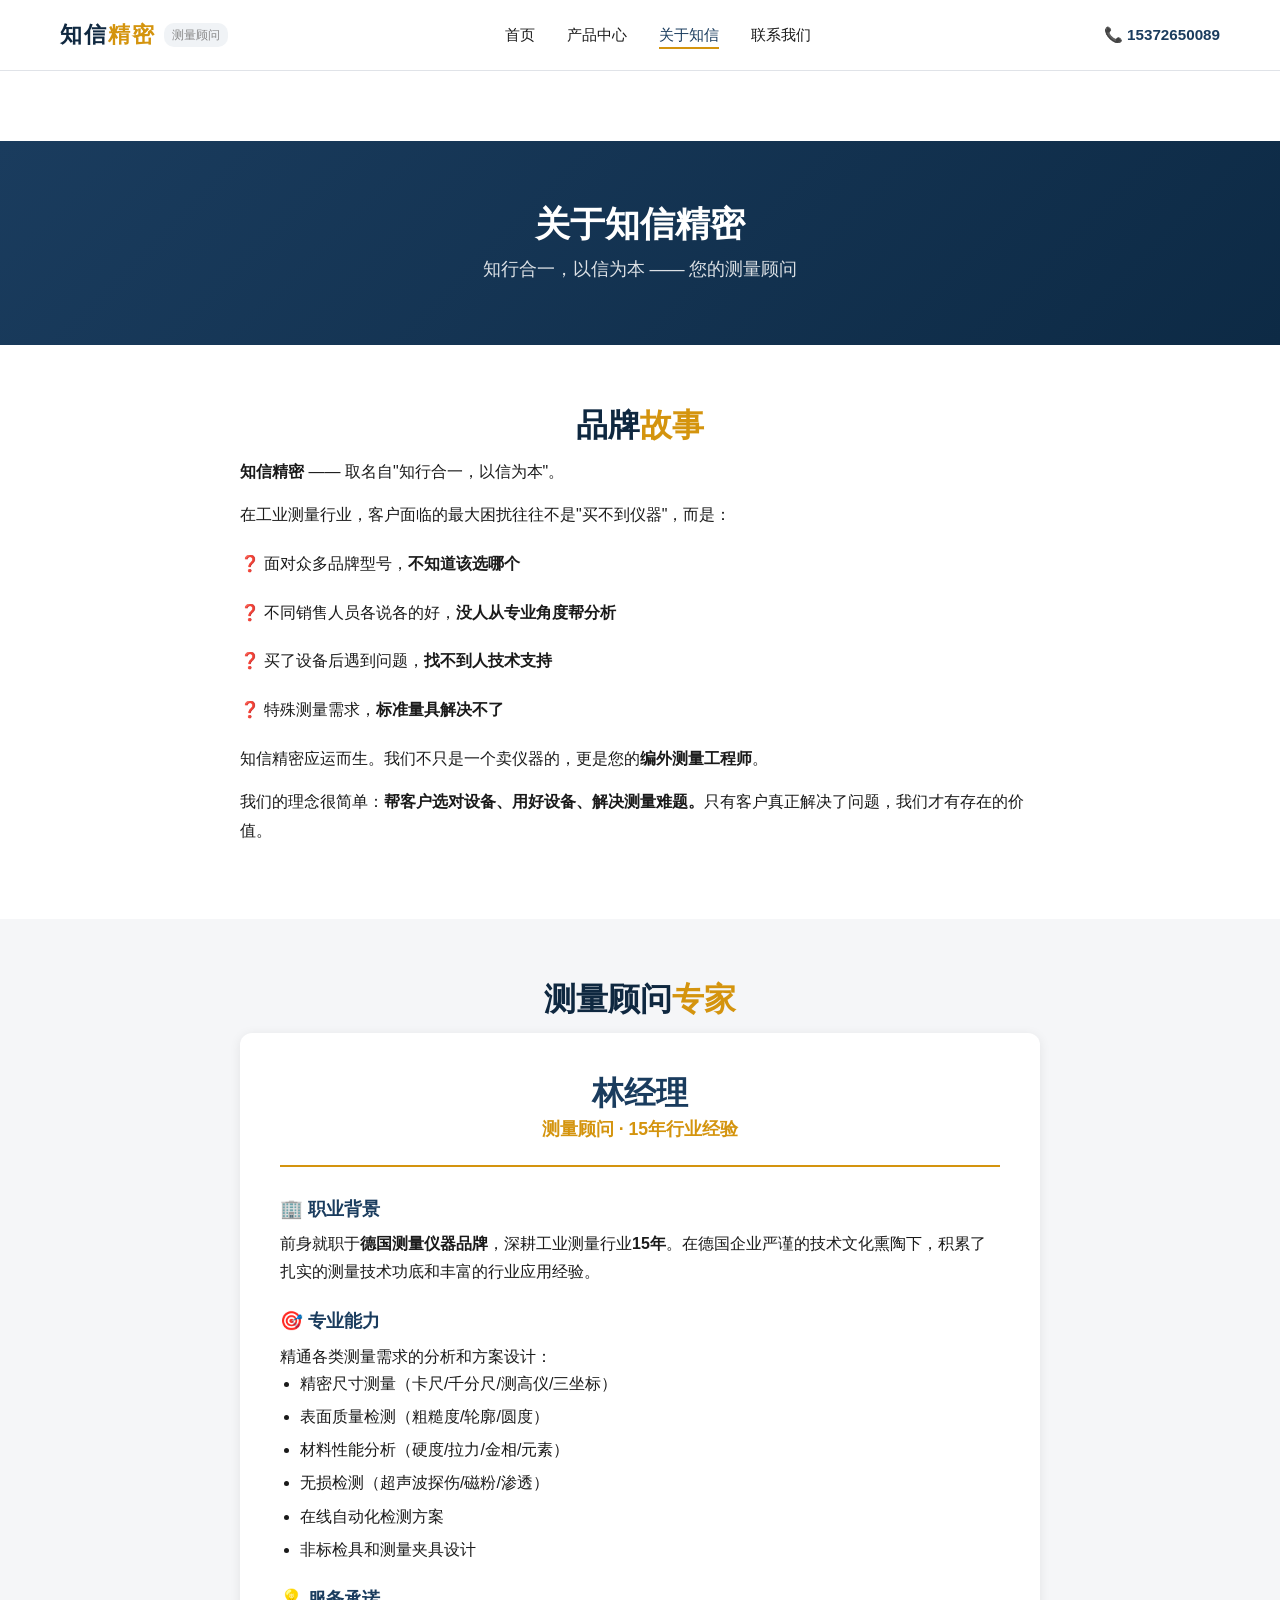
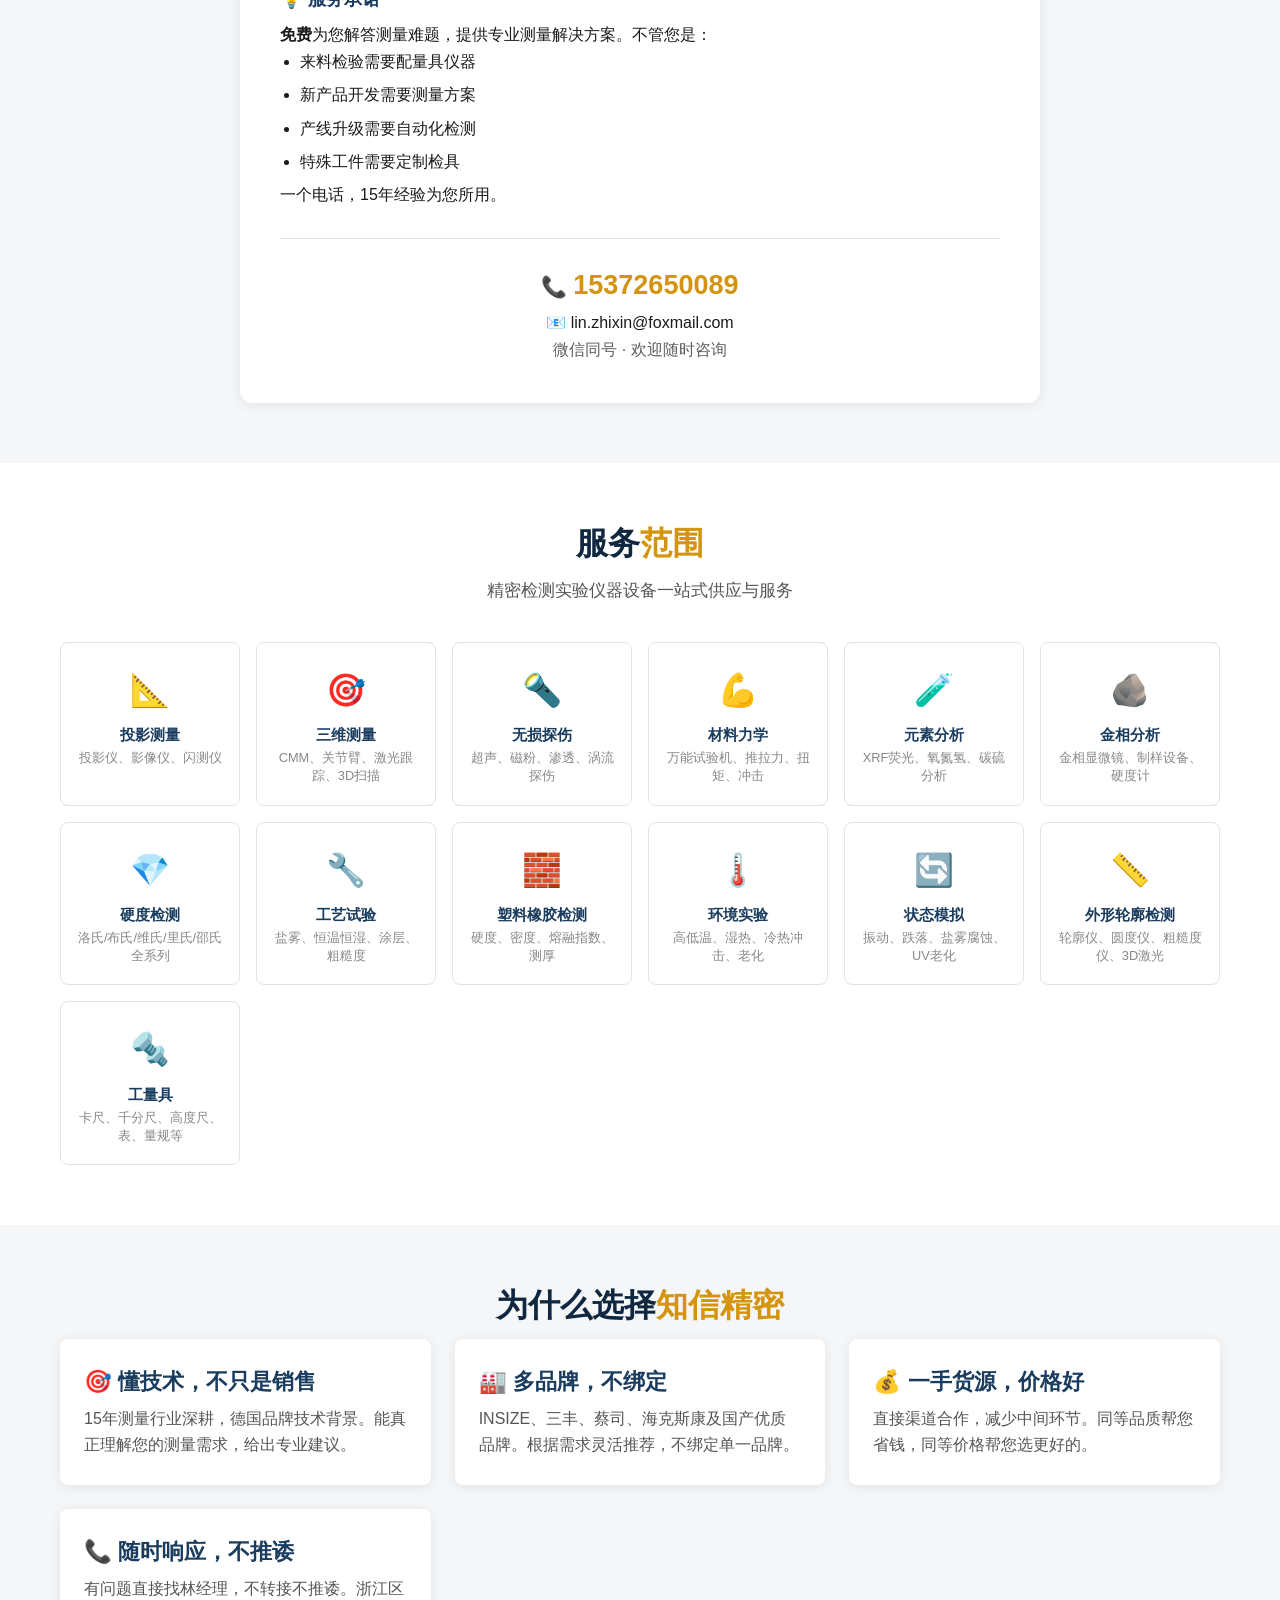
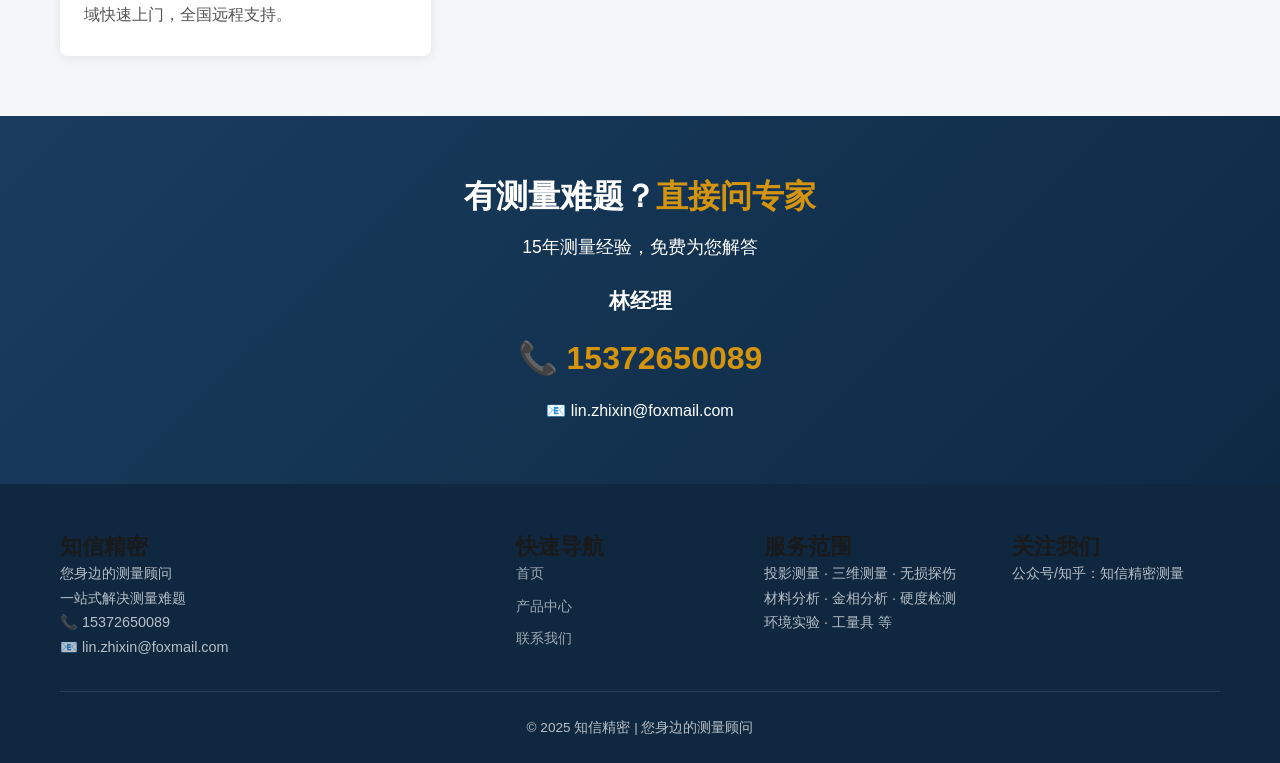
==== about.html @ 0d262fc3 "知信精密测量网站 - 初始版本" ====
<!DOCTYPE html>
<html lang="zh-CN">
<head>
    <meta charset="UTF-8">
    <meta name="viewport" content="width=device-width, initial-scale=1.0">
    <meta http-equiv="X-UA-Compatible" content="IE=edge">

    <!-- SEO Meta -->
    <title>关于知信 | 知信精密 —— 15年测量专家·您身边的测量顾问</title>
    <meta name="description" content="知信精密——您身边的测量顾问。林经理，前德国INSIZE测量品牌15年经验技术专家。精通量具、三坐标、粗糙度仪、硬度计、影像仪等测量仪器的选型与应用。免费提供测量方案咨询和非标测量方案设计。电话：15372650089">
    <meta name="keywords" content="知信精密,测量顾问,林经理,15年测量经验,德国品牌测量专家,测量方案咨询,非标测量方案,测量仪器选型,INSIZE,英示,测量技术支持,浙江测量专家,免费测量咨询,工业测量">

    <!-- Canonical -->
    <link rel="canonical" href="https://www.zhixin-precision.com/about.html">

    <!-- Open Graph -->
    <meta property="og:locale" content="zh_CN">
    <meta property="og:site_name" content="知信精密测量">
    <meta property="og:title" content="关于知信 | 15年测量专家·您身边的测量顾问">
    <meta property="og:description" content="前德国INSIZE测量品牌15年经验技术专家。精通各类测量仪器选型应用，免费提供测量方案咨询。">
    <meta property="og:type" content="website">
    <meta property="og:url" content="https://www.zhixin-precision.com/about.html">
    <meta property="og:image" content="https://www.zhixin-precision.com/images/og-about.jpg">

    <!-- Twitter Card -->
    <meta name="twitter:card" content="summary_large_image">
    <meta name="twitter:title" content="关于知信精密 —— 15年测量专家">
    <meta name="twitter:description" content="前德国INSIZE测量品牌专家，免费提供测量方案咨询。">
    <meta name="twitter:image" content="https://www.zhixin-precision.com/images/og-about.jpg">

    <!-- Baidu -->
    <meta name="baidu-site-verification" content="code-待申请">
    <meta name="applicable-device" content="pc,mobile">
    <meta name="renderer" content="webkit">

    <!-- Schema.org -->
    <script type="application/ld+json">
    {
      "@context": "https://schema.org",
      "@type": "AboutPage",
      "@id": "https://www.zhixin-precision.com/about.html#page",
      "name": "关于知信精密",
      "description": "了解知信精密——您身边的测量顾问",
      "url": "https://www.zhixin-precision.com/about.html",
      "about": {
        "@type": "Organization",
        "name": "知信精密测量",
        "description": "工业测量仪器销售与服务，测量解决方案咨询",
        "employee": {
          "@type": "Person",
          "jobTitle": "测量顾问/技术专家",
          "description": "前德国品牌15年测量经验"
        }
      },
      "isPartOf": {
        "@type": "WebSite",
        "@id": "https://www.zhixin-precision.com/#website"
      }
    }
    </script>

    <!-- Resource Hints -->
    <link rel="preconnect" href="https://www.zhixin-precision.com">

    <link rel="stylesheet" href="css/style.css">
</head>
<body>

<header class="site-header">
  <div class="container header-inner">
    <a href="/" class="logo">
      <span class="logo-text">知信<span class="logo-accent">精密</span></span>
      <span class="logo-tagline">测量顾问</span>
    </a>
    <nav class="navbar" id="navbar">
      <ul>
        <li><a href="/">首页</a></li>
        <li><a href="products.html">产品中心</a></li>
        <li><a href="about.html" class="active">关于知信</a></li>
        <li><a href="contact.html">联系我们</a></li>
      </ul>
    </nav>
    <div class="header-contact">
      <span class="header-phone">📞 15372650089</span>
    </div>
    <button class="menu-toggle" id="menuToggle" aria-label="菜单">☰</button>
  </div>
</header>

<!-- ============ PAGE HERO ============ -->
<section class="page-hero">
  <div class="container">
    <h1>关于知信精密</h1>
    <p>知行合一，以信为本 —— 您的测量顾问</p>
  </div>
</section>

<!-- ============ BRAND STORY ============ -->
<section class="section">
  <div class="container">
    <div class="about-story">
      <h2 class="section-title">品牌<span class="text-accent">故事</span></h2>
      <div class="story-content">
        <p><strong>知信精密</strong> —— 取名自"知行合一，以信为本"。</p>
        <p>在工业测量行业，客户面临的最大困扰往往不是"买不到仪器"，而是：</p>
        <ul class="about-list">
          <li>❓ 面对众多品牌型号，<strong>不知道该选哪个</strong></li>
          <li>❓ 不同销售人员各说各的好，<strong>没人从专业角度帮分析</strong></li>
          <li>❓ 买了设备后遇到问题，<strong>找不到人技术支持</strong></li>
          <li>❓ 特殊测量需求，<strong>标准量具解决不了</strong></li>
        </ul>
        <p>知信精密应运而生。我们不只是一个卖仪器的，更是您的<strong>编外测量工程师</strong>。</p>
        <p>我们的理念很简单：<strong>帮客户选对设备、用好设备、解决测量难题。</strong>只有客户真正解决了问题，我们才有存在的价值。</p>
      </div>
    </div>
  </div>
</section>

<!-- ============ EXPERT PROFILE ============ -->
<section class="section section-light">
  <div class="container">
    <h2 class="section-title">测量顾问<span class="text-accent">专家</span></h2>
    <div class="expert-profile-full">
      <div class="expert-card">
        <div class="expert-header">
          <h3>林经理</h3>
          <span class="expert-title">测量顾问 · 15年行业经验</span>
        </div>
        <div class="expert-body">
          <div class="expert-section">
            <h4>🏢 职业背景</h4>
            <p>前身就职于<strong>德国测量仪器品牌</strong>，深耕工业测量行业<strong>15年</strong>。在德国企业严谨的技术文化熏陶下，积累了扎实的测量技术功底和丰富的行业应用经验。</p>
          </div>
          <div class="expert-section">
            <h4>🎯 专业能力</h4>
            <p>精通各类测量需求的分析和方案设计：</p>
            <ul>
              <li>精密尺寸测量（卡尺/千分尺/测高仪/三坐标）</li>
              <li>表面质量检测（粗糙度/轮廓/圆度）</li>
              <li>材料性能分析（硬度/拉力/金相/元素）</li>
              <li>无损检测（超声波探伤/磁粉/渗透）</li>
              <li>在线自动化检测方案</li>
              <li>非标检具和测量夹具设计</li>
            </ul>
          </div>
          <div class="expert-section">
            <h4>💡 服务承诺</h4>
            <p><strong>免费</strong>为您解答测量难题，提供专业测量解决方案。不管您是：</p>
            <ul>
              <li>来料检验需要配量具仪器</li>
              <li>新产品开发需要测量方案</li>
              <li>产线升级需要自动化检测</li>
              <li>特殊工件需要定制检具</li>
            </ul>
            <p>一个电话，15年经验为您所用。</p>
          </div>
        </div>
        <div class="expert-cta">
          <p style="font-size:1.3em;font-weight:700;">📞 <a href="tel:15372650089" style="color:var(--accent);">15372650089</a></p>
          <p>📧 lin.zhixin@foxmail.com</p>
          <p style="opacity:0.7;">微信同号 · 欢迎随时咨询</p>
        </div>
      </div>
    </div>
  </div>
</section>

<!-- ============ SERVICE SCOPE ============ -->
<section class="section">
  <div class="container">
    <h2 class="section-title">服务<span class="text-accent">范围</span></h2>
    <p class="section-desc">精密检测实验仪器设备一站式供应与服务</p>
    <div class="service-scope-grid">
      <div class="scope-item"><div class="scope-icon">📐</div><h4>投影测量</h4><p>投影仪、影像仪、闪测仪</p></div>
      <div class="scope-item"><div class="scope-icon">🎯</div><h4>三维测量</h4><p>CMM、关节臂、激光跟踪、3D扫描</p></div>
      <div class="scope-item"><div class="scope-icon">🔦</div><h4>无损探伤</h4><p>超声、磁粉、渗透、涡流探伤</p></div>
      <div class="scope-item"><div class="scope-icon">💪</div><h4>材料力学</h4><p>万能试验机、推拉力、扭矩、冲击</p></div>
      <div class="scope-item"><div class="scope-icon">🧪</div><h4>元素分析</h4><p>XRF荧光、氧氮氢、碳硫分析</p></div>
      <div class="scope-item"><div class="scope-icon">🪨</div><h4>金相分析</h4><p>金相显微镜、制样设备、硬度计</p></div>
      <div class="scope-item"><div class="scope-icon">💎</div><h4>硬度检测</h4><p>洛氏/布氏/维氏/里氏/邵氏全系列</p></div>
      <div class="scope-item"><div class="scope-icon">🔧</div><h4>工艺试验</h4><p>盐雾、恒温恒湿、涂层、粗糙度</p></div>
      <div class="scope-item"><div class="scope-icon">🧱</div><h4>塑料橡胶检测</h4><p>硬度、密度、熔融指数、测厚</p></div>
      <div class="scope-item"><div class="scope-icon">🌡️</div><h4>环境实验</h4><p>高低温、湿热、冷热冲击、老化</p></div>
      <div class="scope-item"><div class="scope-icon">🔄</div><h4>状态模拟</h4><p>振动、跌落、盐雾腐蚀、UV老化</p></div>
      <div class="scope-item"><div class="scope-icon">📏</div><h4>外形轮廓检测</h4><p>轮廓仪、圆度仪、粗糙度仪、3D激光</p></div>
      <div class="scope-item"><div class="scope-icon">🔩</div><h4>工量具</h4><p>卡尺、千分尺、高度尺、表、量规等</p></div>
    </div>
  </div>
</section>

<!-- ============ WHY ZHIXIN ============ -->
<section class="section section-light">
  <div class="container">
    <h2 class="section-title">为什么选择<span class="text-accent">知信精密</span></h2>
    <div class="feature-grid">
      <div class="feature-item">
        <h3>🎯 懂技术，不只是销售</h3>
        <p>15年测量行业深耕，德国品牌技术背景。能真正理解您的测量需求，给出专业建议。</p>
      </div>
      <div class="feature-item">
        <h3>🏭 多品牌，不绑定</h3>
        <p>INSIZE、三丰、蔡司、海克斯康及国产优质品牌。根据需求灵活推荐，不绑定单一品牌。</p>
      </div>
      <div class="feature-item">
        <h3>💰 一手货源，价格好</h3>
        <p>直接渠道合作，减少中间环节。同等品质帮您省钱，同等价格帮您选更好的。</p>
      </div>
      <div class="feature-item">
        <h3>📞 随时响应，不推诿</h3>
        <p>有问题直接找林经理，不转接不推诿。浙江区域快速上门，全国远程支持。</p>
      </div>
    </div>
  </div>
</section>

<!-- ============ CTA ============ -->
<section class="section cta-section">
  <div class="container text-center">
    <h2>有测量难题？<span class="text-accent">直接问专家</span></h2>
    <p style="font-size:1.1em;margin:16px 0;">15年测量经验，免费为您解答</p>
    <div class="cta-contact-info">
      <div style="font-size:1.3em;font-weight:700;">林经理</div>
      <div style="font-size:2em;font-weight:700;margin:12px 0;">📞 <a href="tel:15372650089" style="color:var(--accent);">15372650089</a></div>
      <div>📧 lin.zhixin@foxmail.com</div>
    </div>
  </div>
</section>

<!-- ============ FOOTER ============ -->
<footer class="site-footer">
  <div class="container">
    <div class="footer-grid">
      <div class="footer-col">
        <h3>知信精密</h3>
        <p>您身边的测量顾问<br>一站式解决测量难题</p>
        <p class="footer-contact">📞 15372650089<br>📧 lin.zhixin@foxmail.com</p>
      </div>
      <div class="footer-col">
        <h3>快速导航</h3>
        <ul>
          <li><a href="/">首页</a></li>
          <li><a href="products.html">产品中心</a></li>
          <li><a href="contact.html">联系我们</a></li>
        </ul>
      </div>
      <div class="footer-col">
        <h3>服务范围</h3>
        <p>投影测量 · 三维测量 · 无损探伤</p>
        <p>材料分析 · 金相分析 · 硬度检测</p>
        <p>环境实验 · 工量具 等</p>
      </div>
      <div class="footer-col">
        <h3>关注我们</h3>
        <p>公众号/知乎：知信精密测量</p>
      </div>
    </div>
    <div class="footer-bottom">
      <p>© 2025 知信精密 | 您身边的测量顾问</p>
    </div>
  </div>
</footer>

<div class="floating-cta">
  <a href="tel:15372650089" class="float-phone" title="拨打电话">📞</a>
  <a href="contact.html" class="float-wechat" title="联系我们">💬</a>
</div>

<script src="js/main.js"></script>
<script src="js/baidu-push.js"></script>
</body>
</html>
---- css/style.css ----
/* ============================================
   苏州英氏测量 · 浙江测量解决方案
   个人专业品牌网站
   Author: Yuri
   Description: 工业测量量具仪器专业网站
   ============================================ */

/* === CSS Variables === */
:root {
  --primary: #1a3c5e;        /* 深蓝 - 专业、精密 */
  --primary-dark: #0f2840;
  --primary-light: #2d5a85;
  --accent: #d4940e;         /* 金橙 - 品质、信任 */
  --accent-light: #f0b830;
  --bg-light: #f5f6f8;
  --bg-white: #ffffff;
  --text-dark: #1a1a1a;
  --text-gray: #555555;
  --text-light: #888888;
  --border: #e0e3e8;
  --success: #2e7d32;
  --shadow: 0 2px 12px rgba(0,0,0,0.08);
  --shadow-lg: 0 8px 40px rgba(0,0,0,0.12);
  --radius: 8px;
  --radius-lg: 12px;
  --max-width: 1200px;
  --font-cn: "PingFang SC", "Hiragino Sans GB", "Microsoft YaHei", "Noto Sans SC", sans-serif;
  --font-en: "Inter", "Segoe UI", system-ui, sans-serif;
}

/* === Reset & Base === */
*, *::before, *::after { box-sizing: border-box; margin: 0; padding: 0; }

html {
  scroll-behavior: smooth;
  font-size: 16px;
}

body {
  font-family: var(--font-cn);
  color: var(--text-dark);
  line-height: 1.7;
  background: var(--bg-white);
  -webkit-font-smoothing: antialiased;
}

a {
  color: var(--primary);
  text-decoration: none;
  transition: color 0.2s;
}
a:hover { color: var(--accent); }

img { max-width: 100%; height: auto; display: block; }

ul { list-style: none; }

.container {
  max-width: var(--max-width);
  margin: 0 auto;
  padding: 0 20px;
}

/* === Typography === */
h1, h2, h3, h4 { font-weight: 700; line-height: 1.3; color: var(--text-dark); }
h1 { font-size: 2.5rem; }
h2 { font-size: 2rem; }
h3 { font-size: 1.4rem; }
h4 { font-size: 1.1rem; }

.section-title {
  text-align: center;
  margin-bottom: 12px;
  color: var(--primary-dark);
}
.section-subtitle {
  text-align: center;
  color: var(--text-gray);
  max-width: 600px;
  margin: 0 auto 48px;
  font-size: 1.05rem;
}

/* === Buttons === */
.btn {
  display: inline-block;
  padding: 12px 28px;
  border-radius: var(--radius);
  font-weight: 600;
  font-size: 1rem;
  cursor: pointer;
  transition: all 0.3s;
  border: 2px solid transparent;
  text-align: center;
}

.btn-primary {
  background: var(--accent);
  color: #fff;
  border-color: var(--accent);
}
.btn-primary:hover {
  background: var(--accent-light);
  border-color: var(--accent-light);
  color: #fff;
  transform: translateY(-1px);
  box-shadow: 0 4px 16px rgba(212,148,14,0.35);
}

.btn-outline {
  background: transparent;
  color: var(--primary);
  border-color: var(--primary);
}
.btn-outline:hover {
  background: var(--primary);
  color: #fff;
}

.btn-white {
  background: #fff;
  color: var(--primary);
}
.btn-white:hover {
  background: var(--bg-light);
  color: var(--primary-dark);
}

/* === Header / Navigation === */
.site-header {
  position: sticky;
  top: 0;
  z-index: 1000;
  background: rgba(255,255,255,0.97);
  backdrop-filter: blur(10px);
  border-bottom: 1px solid var(--border);
  transition: box-shadow 0.3s;
}
.site-header.scrolled { box-shadow: var(--shadow); }

/* Header Inner Container */
.header-inner {
  display: flex;
  align-items: center;
  justify-content: space-between;
  height: 70px;
  max-width: var(--max-width);
  margin: 0 auto;
  padding: 0 20px;
}

.logo {
  display: flex;
  align-items: center;
  gap: 8px;
  text-decoration: none;
  flex-shrink: 0;
}
.logo-text {
  font-weight: 700;
  font-size: 1.4rem;
  color: var(--primary-dark);
  letter-spacing: 2px;
}
.logo-accent { color: var(--accent); }
.logo-tagline {
  font-size: 0.75rem;
  color: var(--text-light);
  background: #f0f3f6;
  padding: 2px 8px;
  border-radius: 10px;
}

/* Navbar */
.navbar { flex: 1; display: flex; justify-content: center; }
.navbar ul {
  display: flex;
  gap: 32px;
  align-items: center;
  list-style: none;
}
.navbar a {
  color: var(--text-dark);
  font-weight: 500;
  font-size: 0.95rem;
  position: relative;
  padding: 4px 0;
  text-decoration: none;
  white-space: nowrap;
}
.navbar a::after {
  content: '';
  position: absolute;
  bottom: -2px;
  left: 0;
  width: 0;
  height: 2px;
  background: var(--accent);
  transition: width 0.3s;
}
.navbar a:hover::after,
.navbar a.active::after { width: 100%; }
.navbar a:hover, .navbar a.active { color: var(--primary); }

/* Header Contact */
.header-contact { flex-shrink: 0; margin-left: 16px; }
.header-phone { font-weight: 600; color: var(--primary); font-size: 0.95rem; white-space: nowrap; }

/* Menu Toggle */
.menu-toggle {
  display: none;
  background: none;
  border: none;
  font-size: 1.6rem;
  cursor: pointer;
  color: var(--primary);
  padding: 4px 8px;
  flex-shrink: 0;
}

/* === Hero Section === */
.hero {
  background: linear-gradient(135deg, var(--primary-dark) 0%, var(--primary) 40%, var(--primary-light) 100%);
  color: #fff;
  padding: 80px 0 100px;
  position: relative;
  overflow: hidden;
}
.hero::before {
  content: '';
  position: absolute;
  top: -50%;
  right: -20%;
  width: 600px;
  height: 600px;
  background: radial-gradient(circle, rgba(255,255,255,0.05) 0%, transparent 70%);
  border-radius: 50%;
}
.hero::after {
  content: '';
  position: absolute;
  bottom: -30%;
  left: -10%;
  width: 400px;
  height: 400px;
  background: radial-gradient(circle, rgba(212,148,14,0.1) 0%, transparent 60%);
  border-radius: 50%;
}

.hero-content {
  max-width: var(--max-width);
  margin: 0 auto;
  padding: 0 20px;
  position: relative;
  z-index: 1;
  display: grid;
  grid-template-columns: 1fr 1fr;
  gap: 60px;
  align-items: center;
}

/* Single column hero (index page) */
.hero-content.hero-centered,
.hero:has(.hero-content h1:not(.hero-text h1)) .hero-content {
  grid-template-columns: 1fr;
  text-align: center;
  max-width: 800px;
}

.hero-text h1 {
  color: #fff;
  font-size: 2.8rem;
  margin-bottom: 16px;
  line-height: 1.25;
}
.hero-text h1 .highlight {
  color: var(--accent-light);
  display: inline-block;
}
.hero-text .hero-subtitle {
  font-size: 1.2rem;
  color: rgba(255,255,255,0.85);
  margin-bottom: 24px;
  line-height: 1.6;
}
.hero-text .hero-tags {
  display: flex;
  flex-wrap: wrap;
  gap: 10px;
  margin-bottom: 32px;
}
.hero-tag {
  background: rgba(255,255,255,0.15);
  border: 1px solid rgba(255,255,255,0.25);
  padding: 6px 16px;
  border-radius: 20px;
  font-size: 0.9rem;
  color: rgba(255,255,255,0.9);
  backdrop-filter: blur(4px);
}
.hero-actions {
  display: flex;
  gap: 16px;
  flex-wrap: wrap;
}

.hero-visual {
  background: rgba(255,255,255,0.08);
  border-radius: var(--radius-lg);
  padding: 32px;
  backdrop-filter: blur(10px);
  border: 1px solid rgba(255,255,255,0.12);
}
.hero-visual .stat-row {
  display: grid;
  grid-template-columns: 1fr 1fr;
  gap: 20px;
  margin-bottom: 24px;
}
.hero-visual .stat-item {
  text-align: center;
}
.hero-stat-num {
  font-size: 2.5rem;
  font-weight: 800;
  color: var(--accent-light);
  font-family: var(--font-en);
}
.hero-stat-label {
  font-size: 0.9rem;
  color: rgba(255,255,255,0.7);
  margin-top: 4px;
}
.hero-visual .service-list {
  display: flex;
  flex-direction: column;
  gap: 12px;
}
.hero-visual .service-item {
  display: flex;
  align-items: center;
  gap: 10px;
  padding: 10px 14px;
  background: rgba(255,255,255,0.06);
  border-radius: var(--radius);
  font-size: 0.95rem;
}
.service-dot {
  width: 8px;
  height: 8px;
  border-radius: 50%;
  background: var(--accent-light);
  flex-shrink: 0;
}

/* === Trust Bar === */
.trust-bar {
  background: var(--bg-light);
  padding: 24px 0;
  border-bottom: 1px solid var(--border);
}
.trust-bar .container {
  display: flex;
  justify-content: center;
  gap: 48px;
  flex-wrap: wrap;
  align-items: center;
}
.trust-item {
  display: flex;
  align-items: center;
  gap: 10px;
  color: var(--text-gray);
  font-size: 0.95rem;
  font-weight: 500;
}
.trust-icon {
  font-size: 1.4rem;
  color: var(--primary);
}

/* === Sections === */
.section {
  padding: 80px 0;
}
.section-alt {
  background: var(--bg-light);
}

/* === Product Cards === */
.products-grid {
  display: grid;
  grid-template-columns: repeat(auto-fit, minmax(280px, 1fr));
  gap: 28px;
}

.product-card {
  background: #fff;
  border-radius: var(--radius-lg);
  padding: 32px 24px;
  box-shadow: var(--shadow);
  transition: all 0.3s;
  border: 1px solid var(--border);
  text-align: center;
}
.product-card:hover {
  transform: translateY(-4px);
  box-shadow: var(--shadow-lg);
  border-color: var(--accent);
}
.product-icon {
  width: 64px;
  height: 64px;
  margin: 0 auto 20px;
  background: var(--bg-light);
  border-radius: 50%;
  display: flex;
  align-items: center;
  justify-content: center;
  font-size: 1.8rem;
}
.product-card h3 { margin-bottom: 8px; }
.product-card .brand {
  color: var(--accent);
  font-weight: 600;
  font-size: 0.9rem;
  margin-bottom: 12px;
}
.product-card p {
  color: var(--text-gray);
  font-size: 0.95rem;
  line-height: 1.6;
}

/* === Case Cards === */
.cases-grid {
  display: grid;
  grid-template-columns: repeat(auto-fit, minmax(340px, 1fr));
  gap: 28px;
}

.case-card {
  background: #fff;
  border-radius: var(--radius-lg);
  overflow: hidden;
  box-shadow: var(--shadow);
  transition: transform 0.3s;
  border: 1px solid var(--border);
}
.case-card:hover { transform: translateY(-4px); }
.case-tag {
  display: inline-block;
  padding: 4px 12px;
  background: var(--primary);
  color: #fff;
  border-radius: 4px;
  font-size: 0.8rem;
  margin-bottom: 12px;
}
.case-body { padding: 24px; }
.case-body h3 { margin-bottom: 8px; }
.case-body p { color: var(--text-gray); font-size: 0.95rem; }
.case-result {
  margin-top: 16px;
  padding-top: 16px;
  border-top: 1px solid var(--border);
  display: flex;
  gap: 20px;
}
.case-result-item { font-size: 0.9rem; color: var(--text-gray); }
.case-result-item strong { color: var(--success); }

/* === Article Cards === */
.articles-grid {
  display: grid;
  grid-template-columns: repeat(auto-fit, minmax(340px, 1fr));
  gap: 28px;
}

.article-card {
  background: #fff;
  border-radius: var(--radius-lg);
  padding: 28px;
  box-shadow: var(--shadow);
  border: 1px solid var(--border);
  transition: all 0.3s;
}
.article-card:hover {
  transform: translateY(-2px);
  box-shadow: var(--shadow-lg);
}
.article-date {
  color: var(--text-light);
  font-size: 0.85rem;
  margin-bottom: 8px;
}
.article-card h3 {
  margin-bottom: 8px;
  font-size: 1.15rem;
}
.article-card p {
  color: var(--text-gray);
  font-size: 0.95rem;
  margin-bottom: 16px;
}
.article-link {
  color: var(--accent);
  font-weight: 600;
  font-size: 0.9rem;
}

/* === About Section === */
.about-grid {
  display: grid;
  grid-template-columns: 1fr 1.2fr;
  gap: 60px;
  align-items: center;
}

.about-image-placeholder {
  background: linear-gradient(135deg, var(--primary) 0%, var(--primary-light) 100%);
  border-radius: var(--radius-lg);
  height: 360px;
  display: flex;
  align-items: center;
  justify-content: center;
  color: #fff;
  font-size: 5rem;
}

.about-text h2 { margin-bottom: 16px; }
.about-text .lead {
  font-size: 1.15rem;
  color: var(--primary);
  font-weight: 600;
  margin-bottom: 16px;
}
.about-text p { color: var(--text-gray); margin-bottom: 16px; }
.about-highlights {
  display: grid;
  grid-template-columns: 1fr 1fr;
  gap: 12px;
  margin-top: 20px;
}
.about-highlight {
  display: flex;
  align-items: center;
  gap: 10px;
  font-weight: 500;
}
.about-highlight .check {
  color: var(--success);
  font-weight: 700;
  font-size: 1.2rem;
}

/* === Contact Section === */
.contact-grid {
  display: grid;
  grid-template-columns: 1fr 1fr;
  gap: 48px;
}

.contact-info h3 {
  margin-bottom: 16px;
}
.contact-info-item {
  display: flex;
  align-items: flex-start;
  gap: 12px;
  margin-bottom: 20px;
}
.contact-info-icon {
  width: 40px;
  height: 40px;
  background: var(--bg-light);
  border-radius: 50%;
  display: flex;
  align-items: center;
  justify-content: center;
  flex-shrink: 0;
  font-size: 1.2rem;
}
.contact-info-item .label {
  font-size: 0.85rem;
  color: var(--text-light);
}
.contact-info-item .value {
  font-weight: 600;
  color: var(--text-dark);
}

.qr-code-box {
  margin-top: 24px;
  text-align: center;
  padding: 20px;
  background: var(--bg-light);
  border-radius: var(--radius-lg);
}
.qr-code-placeholder {
  width: 140px;
  height: 140px;
  background: #fff;
  margin: 0 auto 12px;
  border-radius: var(--radius);
  border: 1px solid var(--border);
  display: flex;
  align-items: center;
  justify-content: center;
  font-size: 0.85rem;
  color: var(--text-light);
}
.qr-code-box p { font-size: 0.9rem; color: var(--text-gray); font-weight: 500; }

.contact-form {
  background: #fff;
  padding: 32px;
  border-radius: var(--radius-lg);
  box-shadow: var(--shadow);
  border: 1px solid var(--border);
}
.contact-form h3 { margin-bottom: 20px; }
.form-group { margin-bottom: 16px; }
.form-group label {
  display: block;
  font-weight: 500;
  margin-bottom: 6px;
  font-size: 0.9rem;
}
.form-group input,
.form-group select,
.form-group textarea {
  width: 100%;
  padding: 10px 14px;
  border: 1px solid var(--border);
  border-radius: var(--radius);
  font-family: var(--font-cn);
  font-size: 0.95rem;
  transition: border-color 0.2s;
}
.form-group input:focus,
.form-group select:focus,
.form-group textarea:focus {
  outline: none;
  border-color: var(--accent);
  box-shadow: 0 0 0 3px rgba(212,148,14,0.1);
}
.form-group textarea { resize: vertical; min-height: 100px; }

/* === Footer === */
.site-footer {
  background: var(--primary-dark);
  color: rgba(255,255,255,0.7);
  padding: 48px 0 24px;
}
.footer-grid {
  display: grid;
  grid-template-columns: 2fr 1fr 1fr 1fr;
  gap: 40px;
  margin-bottom: 32px;
}
.footer-col h4 {
  color: #fff;
  margin-bottom: 16px;
  font-size: 1rem;
}
.footer-col p { font-size: 0.9rem; line-height: 1.7; }
.footer-col a {
  display: block;
  color: rgba(255,255,255,0.6);
  font-size: 0.9rem;
  margin-bottom: 8px;
  transition: color 0.2s;
}
.footer-col a:hover { color: var(--accent-light); }
.footer-bottom {
  text-align: center;
  padding-top: 24px;
  border-top: 1px solid rgba(255,255,255,0.1);
  font-size: 0.85rem;
}

/* === Floating CTA === */
.floating-cta {
  position: fixed;
  bottom: 24px;
  right: 24px;
  z-index: 999;
  display: flex;
  flex-direction: column;
  gap: 12px;
}
.float-btn {
  width: 52px;
  height: 52px;
  border-radius: 50%;
  display: flex;
  align-items: center;
  justify-content: center;
  font-size: 1.4rem;
  cursor: pointer;
  box-shadow: var(--shadow-lg);
  transition: transform 0.3s;
  border: none;
}
.float-btn:hover { transform: scale(1.1); }
.float-wechat { background: #07c160; color: #fff; }
.float-tel { background: var(--accent); color: #fff; }
.float-top { background: #fff; color: var(--primary); border: 1px solid var(--border); }

/* === Page Header (Sub Pages) === */
.page-header {
  background: linear-gradient(135deg, var(--primary-dark), var(--primary));
  color: #fff;
  padding: 60px 0;
  text-align: center;
}
.page-header h1 { color: #fff; margin-bottom: 12px; }
.page-header .breadcrumb {
  font-size: 0.9rem;
  color: rgba(255,255,255,0.7);
}
.page-header .breadcrumb a { color: rgba(255,255,255,0.9); }

/* === SEO Keywords Section === */
.seo-section {
  padding: 60px 0;
  background: var(--bg-light);
}
.seo-keywords {
  display: flex;
  flex-wrap: wrap;
  gap: 8px;
  justify-content: center;
}
.seo-keyword {
  padding: 6px 14px;
  background: #fff;
  border: 1px solid var(--border);
  border-radius: 20px;
  font-size: 0.85rem;
  color: var(--text-gray);
}

/* === CTA Banner === */
.cta-banner {
  background: linear-gradient(135deg, var(--accent), var(--accent-light));
  padding: 56px 0;
  text-align: center;
  color: #fff;
}
.cta-banner h2 { color: #fff; margin-bottom: 12px; }
.cta-banner p { font-size: 1.1rem; margin-bottom: 24px; opacity: 0.95; }
.cta-banner .btn-white { color: var(--accent); }

/* === Responsive === */
@media (max-width: 992px) {
  .hero-content { grid-template-columns: 1fr; gap: 40px; }
  .hero-text h1 { font-size: 2rem; }
  .about-grid { grid-template-columns: 1fr; }
  .contact-grid { grid-template-columns: 1fr; }
  .footer-grid { grid-template-columns: 1fr 1fr; }
}

@media (max-width: 768px) {
  html { font-size: 15px; }
  .menu-toggle { display: block; }
  .navbar ul {
    display: none;
    position: absolute;
    top: 70px;
    left: 0;
    right: 0;
    background: #fff;
    flex-direction: column;
    padding: 20px;
    gap: 10px;
    box-shadow: var(--shadow-lg);
    border-bottom: 2px solid var(--border);
  }
  .navbar.open ul { display: flex; }
  .header-phone { font-size: 0.85rem; }
  .products-grid { grid-template-columns: 1fr; }
  .cases-grid { grid-template-columns: 1fr; }
  .articles-grid { grid-template-columns: 1fr; }
  .hero-text h1 { font-size: 1.75rem; }
  .hero { padding: 48px 0 60px; }
  .trust-bar .container { gap: 24px; }
  .footer-grid { grid-template-columns: 1fr; }
  .floating-cta { bottom: 16px; right: 16px; }
}

/* === Animations === */
.fade-in {
  animation: fadeIn 0.6s ease-out;
}
@keyframes fadeIn {
  from { opacity: 0; transform: translateY(20px); }
  to { opacity: 1; transform: translateY(0); }
}

/* ====== NEW COMPONENTS FOR 知信精密 ====== */

/* Text accent helper */
.text-accent { color: var(--accent); }
.text-center { text-align: center; }
.mt-30 { margin-top: 30px; }
.section-desc { text-align: center; color: var(--text-gray); max-width: 600px; margin: 0 auto 36px; font-size: 1.05rem; }

/* Page Hero (inner pages) */
.page-hero {
  background: linear-gradient(135deg, var(--primary) 0%, #0d2a45 100%);
  color: white;
  padding: 60px 0;
  text-align: center;
  margin-top: 70px;
}
.page-hero h1 { font-size: 2.2rem; color: white; margin-bottom: 8px; }
.page-hero p { font-size: 1.1rem; opacity: 0.85; }

/* Declaration Section */
.declaration-section { padding: 50px 0; }
.declaration-box {
  background: linear-gradient(135deg, #f8f5f0 0%, #fffdf5 100%);
  border: 2px solid var(--accent);
  border-radius: var(--radius-lg);
  padding: 50px 30px;
  max-width: 700px;
  margin: 0 auto;
}
.declaration-title { font-size: 2rem; color: var(--primary); margin-bottom: 12px; letter-spacing: 4px; }
.declaration-text { font-size: 1.5rem; font-weight: 700; color: var(--accent); margin-bottom: 8px; }
.declaration-sub { font-size: 1.1rem; color: var(--text-gray); }

/* Expert Profile (compact - index) */
.expert-profile {
  max-width: 800px;
  margin: 0 auto;
  background: white;
  border-radius: var(--radius-lg);
  padding: 40px;
  box-shadow: var(--shadow);
}
.expert-name { display: flex; align-items: center; gap: 12px; margin-bottom: 20px; }
.expert-name h3 { font-size: 1.6rem; color: var(--primary); }
.expert-badge {
  background: var(--accent);
  color: white;
  padding: 4px 14px;
  border-radius: 20px;
  font-size: 0.85rem;
  font-weight: 600;
}
.expert-bio { margin-bottom: 20px; }
.expert-bio p { margin-bottom: 10px; line-height: 1.8; }
.expert-promise { display: flex; flex-wrap: wrap; gap: 12px; margin-bottom: 24px; }
.promise-item {
  background: #f0f4f8;
  padding: 6px 16px;
  border-radius: 20px;
  font-size: 0.9rem;
  color: var(--primary);
}
.expert-contact { text-align: center; margin-top: 8px; }

/* Expert Profile Full (about page) */
.expert-profile-full { max-width: 800px; margin: 0 auto; }
.expert-card {
  background: white;
  border-radius: var(--radius-lg);
  padding: 40px;
  box-shadow: var(--shadow);
}
.expert-header { text-align: center; margin-bottom: 30px; padding-bottom: 20px; border-bottom: 2px solid var(--accent); }
.expert-header h3 { font-size: 2rem; color: var(--primary); }
.expert-title { color: var(--accent); font-weight: 600; font-size: 1.1rem; }
.expert-section { margin-bottom: 24px; }
.expert-section h4 { color: var(--primary); margin-bottom: 10px; font-size: 1.15rem; }
.expert-section ul { list-style: disc; padding-left: 20px; }
.expert-section li { margin-bottom: 6px; }
.expert-cta {
  text-align: center;
  margin-top: 30px;
  padding-top: 24px;
  border-top: 1px solid var(--border);
}
.expert-cta a { font-size: 1.3em; }

/* Service Scope Grid */
.service-scope-grid {
  display: grid;
  grid-template-columns: repeat(auto-fill, minmax(180px, 1fr));
  gap: 16px;
}
.scope-item {
  background: white;
  border: 1px solid var(--border);
  border-radius: var(--radius);
  padding: 20px 16px;
  text-align: center;
  transition: all 0.2s;
}
.scope-item:hover {
  transform: translateY(-2px);
  box-shadow: var(--shadow);
  border-color: var(--accent);
}
.scope-icon { font-size: 2rem; margin-bottom: 8px; }
.scope-item h4 { font-size: 0.95rem; color: var(--primary); margin-bottom: 4px; }
.scope-item p { font-size: 0.8rem; color: var(--text-light); line-height: 1.4; }

/* Feature Grid */
.feature-grid {
  display: grid;
  grid-template-columns: repeat(auto-fill, minmax(280px, 1fr));
  gap: 24px;
}
.feature-item {
  background: white;
  border-radius: var(--radius);
  padding: 28px 24px;
  box-shadow: var(--shadow);
  transition: transform 0.2s;
}
.feature-item:hover { transform: translateY(-3px); }
.feature-item h3 { color: var(--primary); margin-bottom: 10px; }
.feature-item p { color: var(--text-gray); line-height: 1.6; }

/* Category Cards (index page) */
.category-grid {
  display: grid;
  grid-template-columns: repeat(auto-fill, minmax(200px, 1fr));
  gap: 16px;
}
.category-card {
  background: white;
  border: 2px solid var(--border);
  border-radius: var(--radius-lg);
  padding: 28px 20px;
  text-align: center;
  text-decoration: none;
  color: var(--text-dark);
  transition: all 0.3s;
  display: block;
}
.category-card:hover {
  border-color: var(--accent);
  transform: translateY(-3px);
  box-shadow: var(--shadow-lg);
  color: var(--text-dark);
}
.cat-card-icon { font-size: 2.5rem; margin-bottom: 10px; }
.category-card h3 { color: var(--primary); margin-bottom: 6px; font-size: 1.1rem; }
.category-card p { color: var(--text-light); font-size: 0.85rem; margin-bottom: 10px; }
.cat-card-link { color: var(--accent); font-weight: 600; font-size: 0.85rem; }

/* Category Filter Buttons */
.cat-filter {
  display: flex;
  flex-wrap: wrap;
  gap: 8px;
  justify-content: center;
}
.cat-btn {
  padding: 8px 18px;
  border: 2px solid var(--border);
  border-radius: 25px;
  background: white;
  cursor: pointer;
  font-size: 0.9rem;
  font-family: var(--font-cn);
  transition: all 0.2s;
  white-space: nowrap;
}
.cat-btn:hover, .cat-btn.active {
  background: var(--primary);
  color: white;
  border-color: var(--primary);
}

/* Product Detail Grid & Cards */
.product-detail-grid {
  display: grid;
  grid-template-columns: repeat(auto-fill, minmax(280px, 1fr));
  gap: 20px;
  margin-bottom: 30px;
}
.product-detail-card {
  background: white;
  border: 1px solid var(--border);
  border-radius: var(--radius);
  overflow: hidden;
  position: relative;
  transition: all 0.3s;
}
.product-detail-card:hover {
  transform: translateY(-3px);
  box-shadow: var(--shadow-lg);
}
.product-detail-card.bestseller {
  border-color: var(--accent);
}
.prod-badge {
  position: absolute;
  top: 12px;
  right: 12px;
  background: #e74c3c;
  color: white;
  padding: 3px 12px;
  border-radius: 15px;
  font-size: 0.8rem;
  font-weight: 600;
  z-index: 2;
}
.prod-img {
  width: 100%;
  height: 200px;
  background: #f0f3f6;
  display: flex;
  align-items: center;
  justify-content: center;
  overflow: hidden;
}
.prod-img img {
  width: 100%;
  height: 100%;
  object-fit: contain;
  padding: 10px;
}
.no-img {
  color: #aaa;
  text-align: center;
  font-size: 0.9rem;
}
.prod-info {
  padding: 16px;
}
.prod-name {
  font-size: 1rem;
  font-weight: 600;
  color: var(--primary);
  margin-bottom: 4px;
  line-height: 1.4;
}
.prod-model {
  font-size: 0.85rem;
  color: var(--text-light);
  margin-bottom: 8px;
  font-family: 'Consolas', 'Courier New', monospace;
}
.prod-desc {
  font-size: 0.85rem;
  color: var(--text-gray);
  line-height: 1.5;
  margin-bottom: 8px;
}
.prod-specs {
  list-style: none;
  padding: 0;
}
.prod-specs li {
  font-size: 0.8rem;
  color: var(--text-light);
  padding: 2px 0;
  padding-left: 14px;
  position: relative;
}
.prod-specs li::before {
  content: '•';
  color: var(--accent);
  position: absolute;
  left: 0;
  font-weight: bold;
}

/* Subcategory heading */
.subcat-heading {
  font-size: 1.15rem;
  font-weight: 600;
  color: #555;
  margin: 20px 0 12px;
  padding-bottom: 8px;
  border-bottom: 1px dashed var(--border);
}

/* Product category section */
.product-cat-section { margin-bottom: 50px; scroll-margin-top: 80px; }

/* About Story */
.about-story { max-width: 800px; margin: 0 auto; }
.story-content { line-height: 1.8; }
.story-content p { margin-bottom: 14px; }
.story-content ul { margin-bottom: 14px; }
.story-content li { margin-bottom: 8px; padding-left: 8px; }

/* About list (shared) */
.about-list { list-style: none; padding: 0; }
.about-list li { margin-bottom: 8px; padding: 6px 0; }

/* CTA Section */
.cta-section {
  background: linear-gradient(135deg, var(--primary) 0%, #0d2a45 100%);
  color: white;
  padding: 60px 0;
}
.cta-section h2 { color: white; }
.cta-contact-info { margin-top: 20px; }
.cta-contact-info a { color: var(--accent); font-weight: 700; }

/* Contact Layout */
.contact-layout {
  display: grid;
  grid-template-columns: 1fr 1fr;
  gap: 40px;
}
.contact-card-main {
  background: white;
  border-radius: var(--radius-lg);
  padding: 32px;
  box-shadow: var(--shadow);
}
.contact-info-list { display: flex; flex-direction: column; gap: 16px; }
.contact-info-item {
  display: flex;
  align-items: flex-start;
  gap: 14px;
  padding: 12px;
  background: var(--bg-light);
  border-radius: var(--radius);
}
.ci-icon { font-size: 1.5rem; flex-shrink: 0; }

/* Consult List */
.consult-list {
  display: grid;
  grid-template-columns: repeat(auto-fill, minmax(250px, 1fr));
  gap: 20px;
  margin-top: 20px;
}
.consult-item {
  background: white;
  padding: 24px;
  border-radius: var(--radius);
  box-shadow: var(--shadow);
}
.consult-item h4 { color: var(--primary); margin-bottom: 8px; }
.consult-item p { color: var(--text-gray); font-size: 0.9rem; }

/* Service Cards (index page) */
.service-cards {
  display: grid;
  grid-template-columns: repeat(auto-fill, minmax(250px, 1fr));
  gap: 20px;
}
.service-card {
  background: white;
  border-radius: var(--radius-lg);
  padding: 28px 24px;
  text-align: center;
  box-shadow: var(--shadow);
  transition: transform 0.2s;
}
.service-card:hover { transform: translateY(-3px); }
.service-icon { font-size: 2.8rem; margin-bottom: 12px; }
.service-card h3 { color: var(--primary); margin-bottom: 8px; }
.service-card p { color: var(--text-gray); font-size: 0.9rem; line-height: 1.6; }

/* Sections */
.section { padding: 60px 0; }
.section-light { background: var(--bg-light); }
.section-dark { background: var(--primary); color: white; }
.section-dark .section-title { color: white; }

/* Hero Stats (for single-column hero) */
.hero-content h1 {
  color: #fff;
  font-size: 2.8rem;
  margin-bottom: 16px;
  line-height: 1.25;
}
.hero-content .hero-subtitle {
  font-size: 1.2rem;
  color: rgba(255,255,255,0.85);
  margin-bottom: 16px;
}
.hero-content .hero-desc {
  color: rgba(255,255,255,0.7);
  margin-bottom: 28px;
  line-height: 1.7;
}
.hero-content .hero-cta {
  display: flex;
  gap: 16px;
  justify-content: center;
  flex-wrap: wrap;
  margin-bottom: 10px;
}
.hero-stats {
  display: flex;
  justify-content: center;
  gap: 40px;
  margin-top: 36px;
}
.stat-item { text-align: center; }
.stat-item strong { display: block; font-size: 1.8rem; color: var(--accent); }
.stat-item span { font-size: 0.9rem; opacity: 0.8; }

/* Floating CTA */
.floating-cta {
  position: fixed;
  bottom: 24px;
  right: 24px;
  z-index: 999;
  display: flex;
  flex-direction: column;
  gap: 12px;
  opacity: 0;
  visibility: hidden;
  transition: all 0.3s;
}
.floating-cta.visible { opacity: 1; visibility: visible; }
.float-phone, .float-wechat {
  width: 52px;
  height: 52px;
  border-radius: 50%;
  display: flex;
  align-items: center;
  justify-content: center;
  font-size: 1.5rem;
  text-decoration: none;
  box-shadow: 0 4px 16px rgba(0,0,0,0.2);
  transition: transform 0.2s;
}
.float-phone { background: var(--accent); }
.float-wechat { background: #2ecc71; }
.float-phone:hover, .float-wechat:hover { transform: scale(1.1); }

/* ====== DIGITAL SOLUTIONS SECTION ====== */
.digital-section {
  background: linear-gradient(180deg, #f8fafe 0%, #fff 100%);
  border-top: 1px solid #e8ecf2;
  border-bottom: 1px solid #e8ecf2;
}

.digital-layout {
  display: grid;
  grid-template-columns: 1fr 1fr;
  gap: 48px;
  align-items: start;
}

/* Video Box */
.digital-video-box {
  position: sticky;
  top: 90px;
}
.video-wrapper {
  background: #000;
  border-radius: var(--radius-lg);
  overflow: hidden;
  box-shadow: 0 8px 32px rgba(0,0,0,0.15);
}
.video-wrapper video {
  display: block;
  width: 100%;
  border-radius: var(--radius-lg);
}
.video-caption {
  text-align: center;
  margin-top: 12px;
  font-size: 0.85rem;
  color: var(--text-light);
}

/* Digital Content */
.digital-intro {
  margin-bottom: 24px;
}
.digital-intro h3 {
  font-size: 1.5rem;
  color: var(--primary);
  margin-bottom: 12px;
}
.digital-intro p {
  color: var(--text-gray);
  line-height: 1.8;
}

/* Digital Feature Grid */
.digital-features {
  display: grid;
  grid-template-columns: 1fr 1fr;
  gap: 14px;
  margin-bottom: 28px;
}
.digi-feat {
  display: flex;
  align-items: flex-start;
  gap: 12px;
  padding: 16px;
  background: white;
  border-radius: var(--radius);
  border: 1px solid #eef1f5;
  transition: all 0.2s;
}
.digi-feat:hover {
  border-color: var(--accent);
  box-shadow: 0 2px 12px rgba(0,0,0,0.06);
}
.digi-icon {
  font-size: 1.6rem;
  flex-shrink: 0;
  line-height: 1.2;
}
.digi-feat h4 {
  font-size: 0.95rem;
  color: var(--primary);
  margin-bottom: 4px;
}
.digi-feat p {
  font-size: 0.82rem;
  color: var(--text-light);
  line-height: 1.5;
}

.digital-cta {
  text-align: center;
}

/* Digital responsive */
@media (max-width: 992px) {
  .digital-layout {
    grid-template-columns: 1fr;
    gap: 32px;
  }
  .digital-video-box {
    position: static;
    max-width: 600px;
    margin: 0 auto;
  }
}
@media (max-width: 768px) {
  .digital-features {
    grid-template-columns: 1fr;
  }
  .digital-intro h3 {
    font-size: 1.25rem;
  }
}

/* ====== HERO PROMISES (醒目大字) ====== */
.hero-promises {
  display: flex;
  flex-wrap: wrap;
  gap: 16px;
  justify-content: center;
  margin: 24px 0;
}
.hero-promise-item {
  display: flex;
  align-items: center;
  gap: 10px;
  background: rgba(255,255,255,0.12);
  backdrop-filter: blur(6px);
  border: 1px solid rgba(255,255,255,0.25);
  border-radius: 50px;
  padding: 14px 28px;
  transition: all 0.3s;
}
.hero-promise-item:hover {
  background: rgba(212,148,14,0.25);
  border-color: var(--accent-light);
  transform: translateY(-2px);
  box-shadow: 0 4px 20px rgba(212,148,14,0.25);
}
.hp-icon {
  font-size: 1.6rem;
  flex-shrink: 0;
}
.hp-text {
  font-size: 1.2rem;
  font-weight: 700;
  color: #fff;
  letter-spacing: 1px;
  white-space: nowrap;
}
@media (max-width: 768px) {
  .hero-promises {
    flex-direction: column;
    align-items: center;
    gap: 10px;
  }
  .hero-promise-item {
    padding: 12px 22px;
  }
  .hp-text { font-size: 1rem; }
}

/* ====== SALES GRID (销售内容) ====== */
.sales-grid {
  display: grid;
  grid-template-columns: repeat(4, 1fr);
  gap: 24px;
}
.sales-card {
  background: white;
  border-radius: var(--radius-lg);
  padding: 36px 24px;
  text-align: center;
  box-shadow: var(--shadow);
  border: 2px solid transparent;
  transition: all 0.3s;
}
.sales-card:hover {
  border-color: var(--accent);
  transform: translateY(-4px);
  box-shadow: var(--shadow-lg);
}
.sales-icon {
  font-size: 3rem;
  margin-bottom: 16px;
  display: block;
}
.sales-card h3 {
  color: var(--primary);
  font-size: 1.3rem;
  margin-bottom: 10px;
}
.sales-card p {
  color: var(--text-gray);
  font-size: 0.9rem;
  line-height: 1.7;
}
@media (max-width: 992px) {
  .sales-grid { grid-template-columns: repeat(2, 1fr); }
}
@media (max-width: 768px) {
  .sales-grid { grid-template-columns: 1fr; }
}

/* ====== TECH SERVICES GRID (技术服务) ====== */
.tech-grid {
  display: grid;
  grid-template-columns: repeat(3, 1fr);
  gap: 24px;
}
.tech-card {
  background: white;
  border-radius: var(--radius-lg);
  padding: 32px 24px;
  text-align: center;
  box-shadow: var(--shadow);
  border-left: 4px solid var(--primary);
  transition: all 0.3s;
}
.tech-card:hover {
  border-left-color: var(--accent);
  transform: translateY(-4px);
  box-shadow: var(--shadow-lg);
}
.tech-icon {
  font-size: 2.8rem;
  margin-bottom: 14px;
  display: block;
}
.tech-card h3 {
  color: var(--primary);
  font-size: 1.15rem;
  margin-bottom: 10px;
}
.tech-card p {
  color: var(--text-gray);
  font-size: 0.88rem;
  line-height: 1.7;
}
@media (max-width: 992px) {
  .tech-grid { grid-template-columns: repeat(2, 1fr); }
}
@media (max-width: 768px) {
  .tech-grid { grid-template-columns: 1fr; }
}

/* ====== CATALOG GALLERY (产品样册) ====== */
.catalog-gallery {
  display: grid;
  grid-template-columns: repeat(4, 1fr);
  gap: 20px;
}

.catalog-card {
  cursor: pointer;
  transition: all 0.3s;
  border-radius: var(--radius);
  overflow: hidden;
  background: white;
  box-shadow: var(--shadow);
}

.catalog-card:hover {
  transform: translateY(-4px);
  box-shadow: var(--shadow-lg);
}

.catalog-thumb {
  width: 100%;
  aspect-ratio: 0.73;
  overflow: hidden;
  background: #f0f3f6;
}

.catalog-thumb img {
  width: 100%;
  height: 100%;
  object-fit: cover;
  transition: transform 0.4s;
}

.catalog-card:hover .catalog-thumb img {
  transform: scale(1.05);
}

.catalog-label {
  display: block;
  text-align: center;
  padding: 10px;
  font-size: 0.9rem;
  font-weight: 600;
  color: var(--primary);
  background: white;
}

/* Catalog Lightbox */
.catalog-lightbox {
  display: none;
  position: fixed;
  top: 0;
  left: 0;
  right: 0;
  bottom: 0;
  z-index: 9999;
  background: rgba(0,0,0,0.92);
  align-items: center;
  justify-content: center;
}

.catalog-lightbox.open {
  display: flex;
}

.lightbox-close {
  position: absolute;
  top: 20px;
  right: 30px;
  font-size: 2.5rem;
  color: white;
  background: none;
  border: none;
  cursor: pointer;
  z-index: 10;
  width: 50px;
  height: 50px;
  display: flex;
  align-items: center;
  justify-content: center;
  border-radius: 50%;
  transition: background 0.2s;
}

.lightbox-close:hover {
  background: rgba(255,255,255,0.15);
}

.lightbox-prev,
.lightbox-next {
  position: absolute;
  top: 50%;
  transform: translateY(-50%);
  font-size: 3rem;
  color: white;
  background: rgba(255,255,255,0.1);
  border: none;
  cursor: pointer;
  z-index: 10;
  width: 60px;
  height: 80px;
  display: flex;
  align-items: center;
  justify-content: center;
  border-radius: var(--radius);
  transition: background 0.2s;
}

.lightbox-prev { left: 20px; }
.lightbox-next { right: 20px; }

.lightbox-prev:hover,
.lightbox-next:hover {
  background: rgba(255,255,255,0.25);
}

.lightbox-img-wrapper {
  max-width: 90vw;
  max-height: 85vh;
  display: flex;
  align-items: center;
  justify-content: center;
}

.lightbox-img-wrapper img {
  max-width: 90vw;
  max-height: 85vh;
  object-fit: contain;
  border-radius: 4px;
  box-shadow: 0 4px 40px rgba(0,0,0,0.3);
}

.lightbox-counter {
  position: absolute;
  bottom: 24px;
  left: 50%;
  transform: translateX(-50%);
  color: rgba(255,255,255,0.7);
  font-size: 1rem;
  font-weight: 500;
  background: rgba(0,0,0,0.4);
  padding: 6px 20px;
  border-radius: 20px;
}

@media (max-width: 992px) {
  .catalog-gallery {
    grid-template-columns: repeat(3, 1fr);
    gap: 16px;
  }
  .lightbox-prev { left: 8px; font-size: 2rem; width: 44px; height: 60px; }
  .lightbox-next { right: 8px; font-size: 2rem; width: 44px; height: 60px; }
  .lightbox-close { top: 10px; right: 14px; font-size: 2rem; }
}

@media (max-width: 768px) {
  .catalog-gallery {
    grid-template-columns: repeat(2, 1fr);
    gap: 12px;
  }
  .catalog-label { font-size: 0.8rem; padding: 8px; }
  .lightbox-prev, .lightbox-next { font-size: 1.5rem; width: 36px; height: 50px; }
}

/* === Print === */
@media print {
  .site-header, .floating-cta, .site-footer, .cta-banner { display: none; }
}
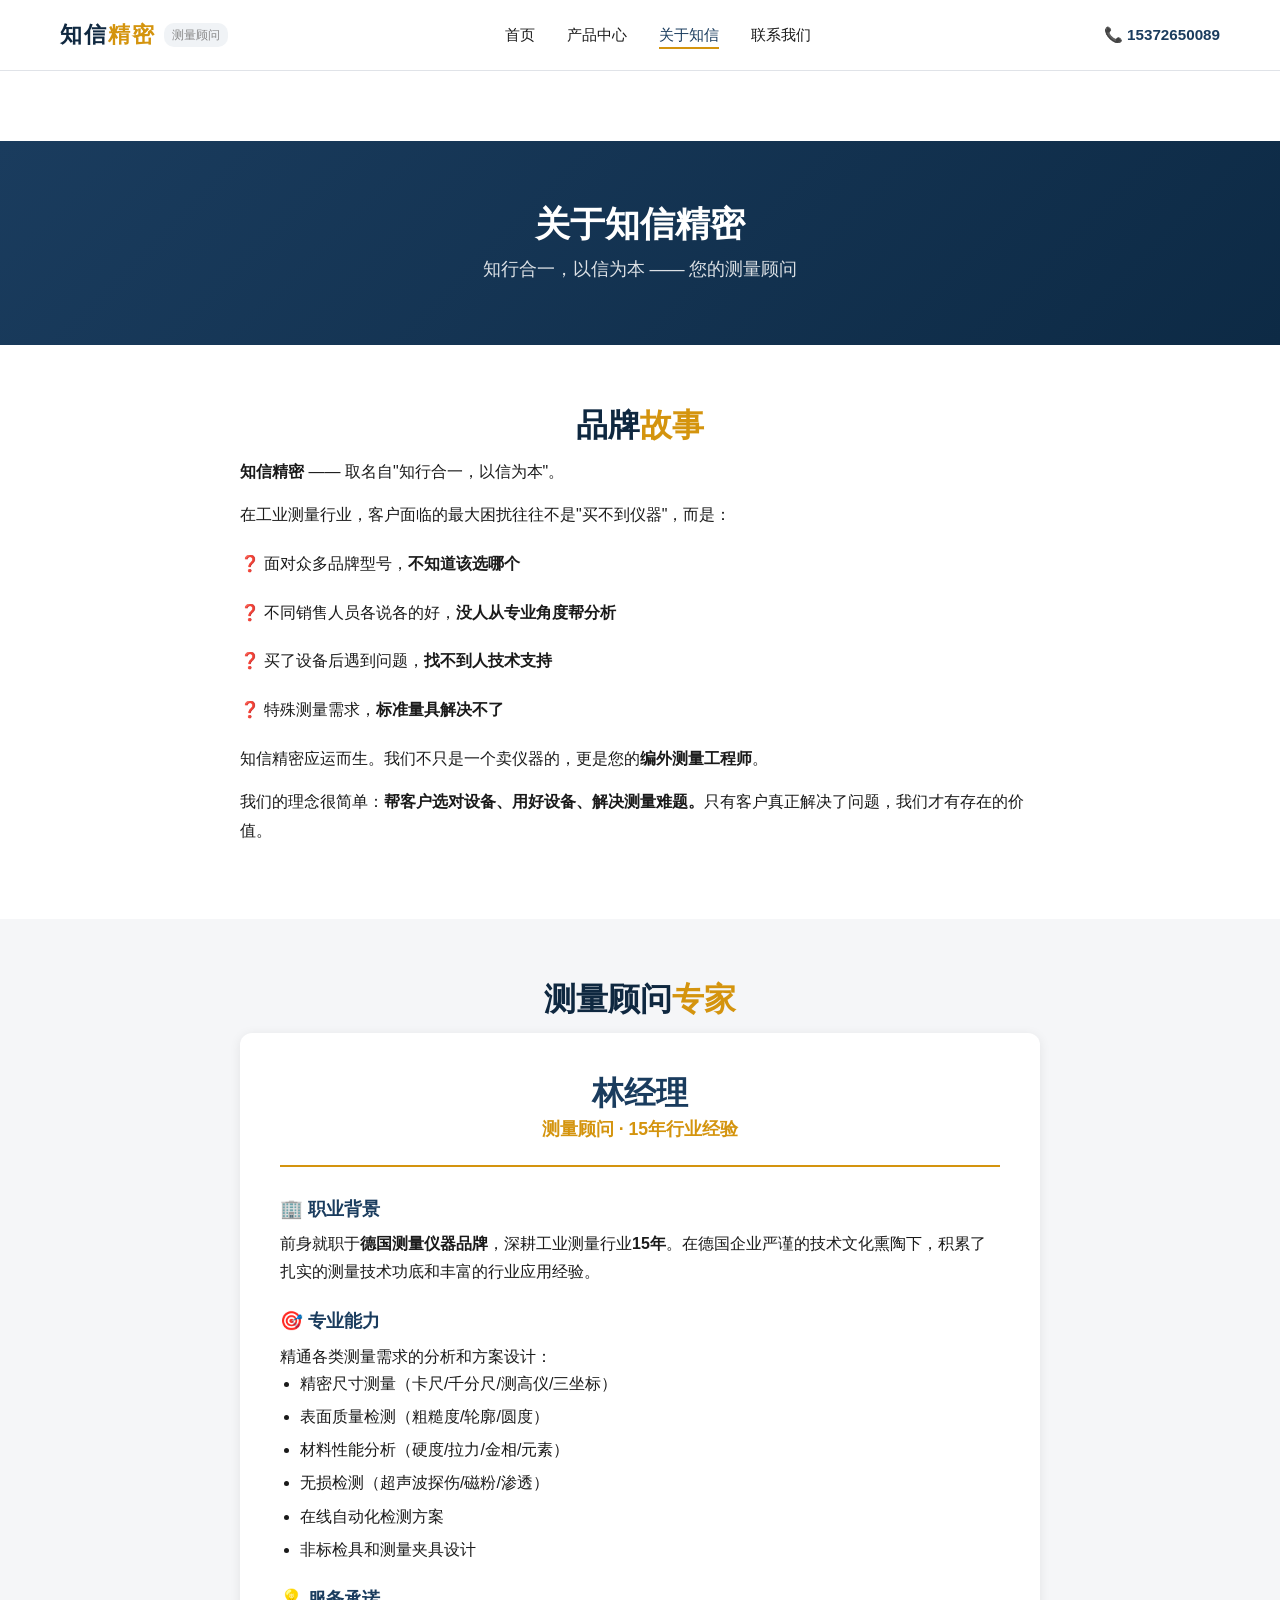
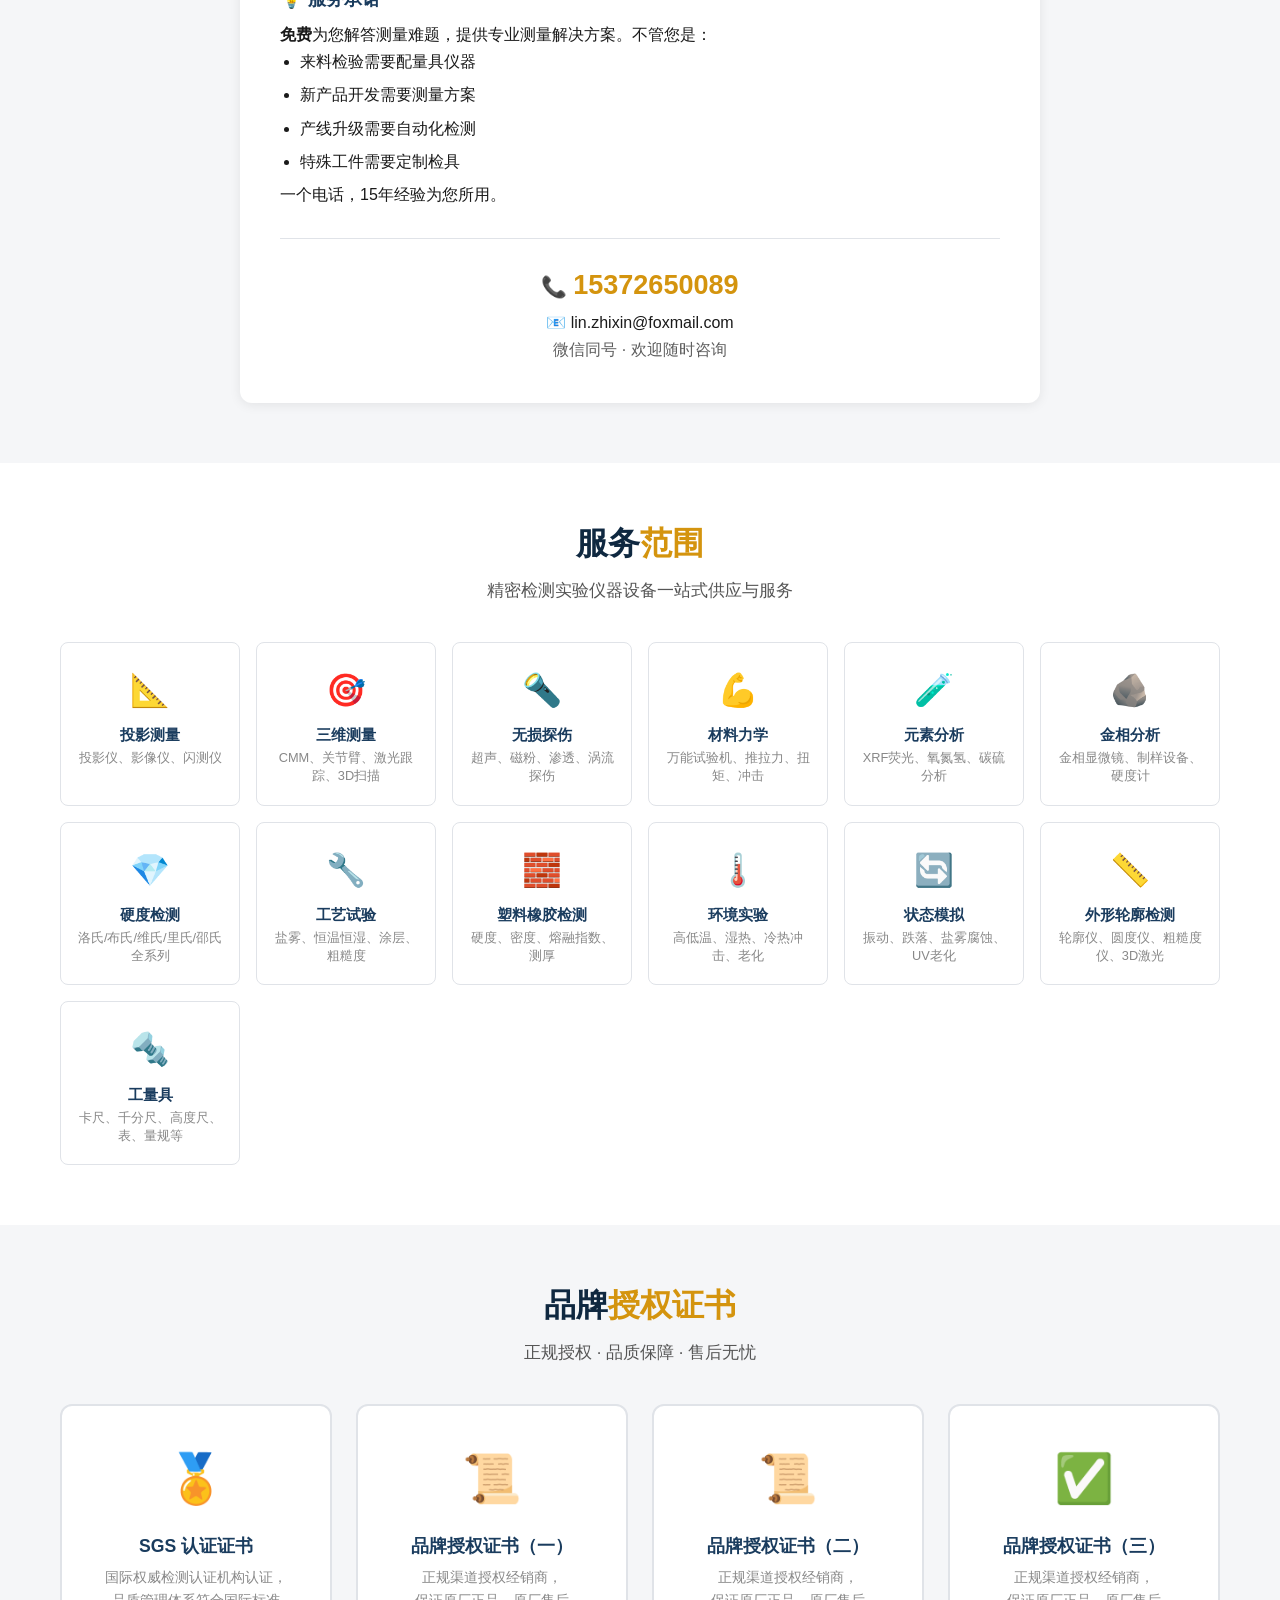
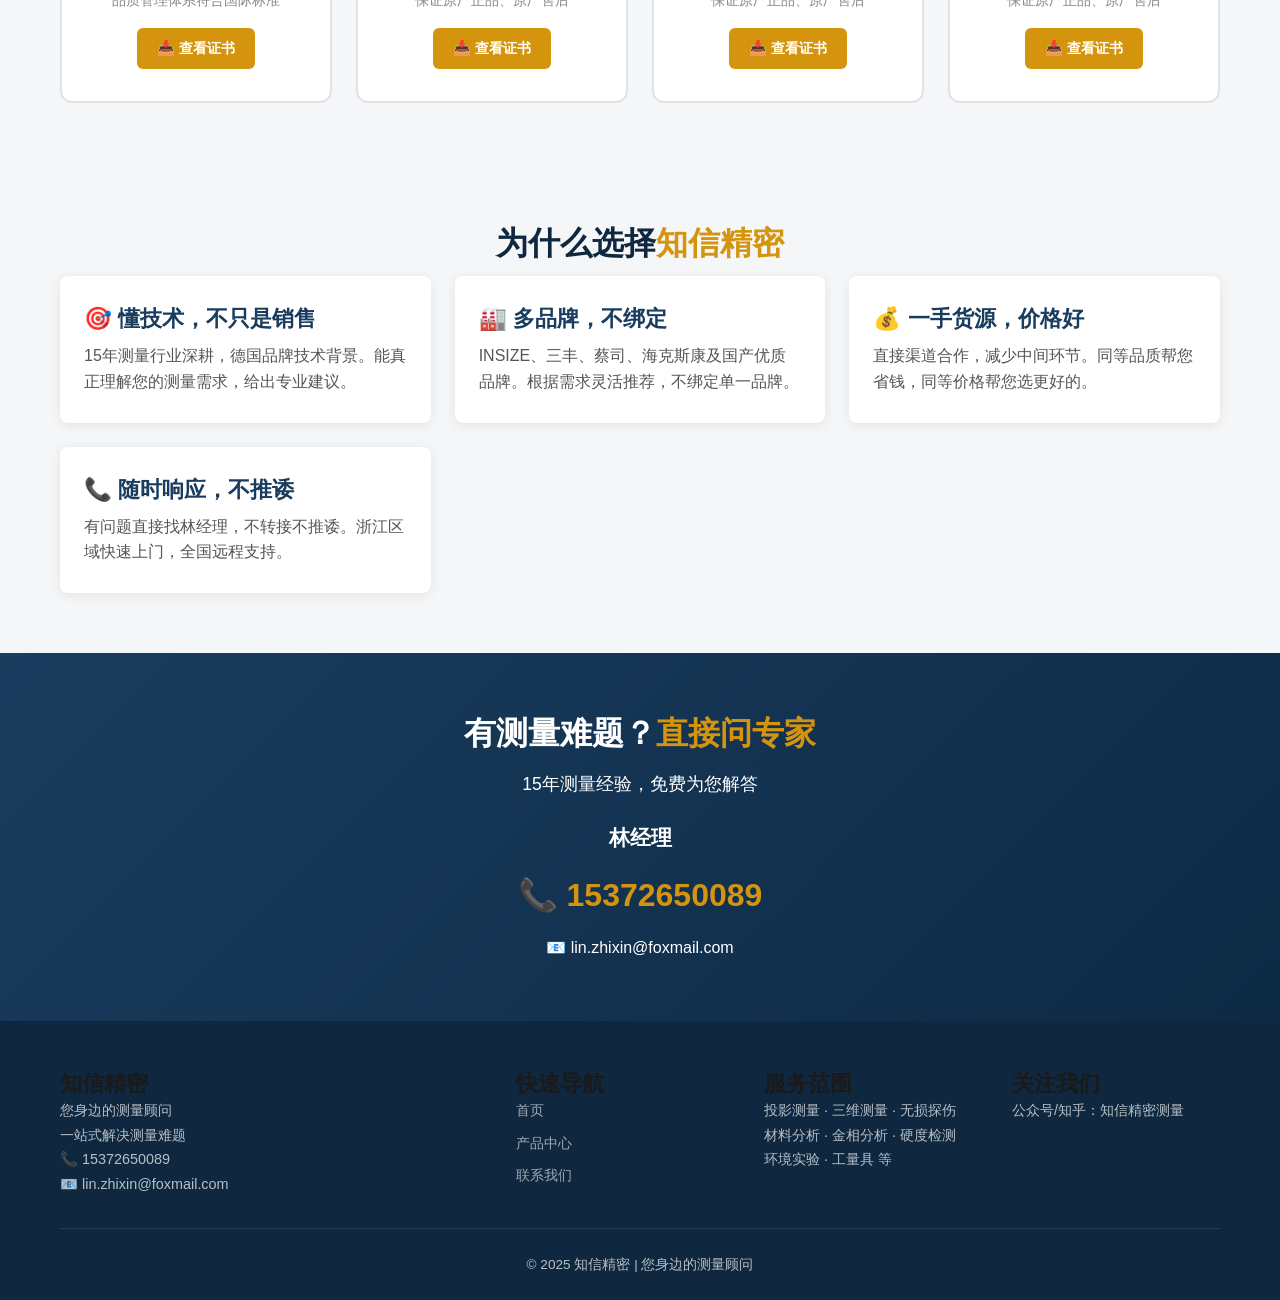
==== commit 8179ac07: "添加品牌授权证书页面（SGS认证+3份品牌授权证书）" ====
--- a/about.html
+++ b/about.html
@@ -188,6 +188,40 @@
   </div>
 </section>
 
+<!-- ============ BRAND CERTIFICATES ============ -->
+<section class="section section-light">
+  <div class="container">
+    <h2 class="section-title">品牌<span class="text-accent">授权证书</span></h2>
+    <p class="section-desc">正规授权 · 品质保障 · 售后无忧</p>
+    <div class="cert-grid">
+      <a href="images/certificates/SGS认证.pdf" target="_blank" class="cert-card">
+        <div class="cert-icon">🏅</div>
+        <h3>SGS 认证证书</h3>
+        <p>国际权威检测认证机构认证，<br>品质管理体系符合国际标准</p>
+        <span class="cert-download">📥 查看证书</span>
+      </a>
+      <a href="images/certificates/授权证书1.pdf" target="_blank" class="cert-card">
+        <div class="cert-icon">📜</div>
+        <h3>品牌授权证书（一）</h3>
+        <p>正规渠道授权经销商，<br>保证原厂正品、原厂售后</p>
+        <span class="cert-download">📥 查看证书</span>
+      </a>
+      <a href="images/certificates/授权证书2.pdf" target="_blank" class="cert-card">
+        <div class="cert-icon">📜</div>
+        <h3>品牌授权证书（二）</h3>
+        <p>正规渠道授权经销商，<br>保证原厂正品、原厂售后</p>
+        <span class="cert-download">📥 查看证书</span>
+      </a>
+      <a href="images/certificates/授权证书3.pdf" target="_blank" class="cert-card">
+        <div class="cert-icon">✅</div>
+        <h3>品牌授权证书（三）</h3>
+        <p>正规渠道授权经销商，<br>保证原厂正品、原厂售后</p>
+        <span class="cert-download">📥 查看证书</span>
+      </a>
+    </div>
+  </div>
+</section>
+
 <!-- ============ WHY ZHIXIN ============ -->
 <section class="section section-light">
   <div class="container">
--- a/css/style.css
+++ b/css/style.css
@@ -978,6 +978,58 @@
   border-color: var(--primary);
 }
 
+/* Brand Certificate Cards */
+.cert-grid {
+  display: grid;
+  grid-template-columns: repeat(auto-fill, minmax(240px, 1fr));
+  gap: 24px;
+  margin-top: 32px;
+}
+.cert-card {
+  display: block;
+  text-align: center;
+  padding: 32px 20px;
+  border: 2px solid var(--border);
+  border-radius: 12px;
+  background: white;
+  transition: all 0.25s ease;
+  text-decoration: none;
+  color: var(--text);
+}
+.cert-card:hover {
+  transform: translateY(-4px);
+  box-shadow: 0 12px 32px rgba(0,0,0,0.1);
+  border-color: var(--accent);
+}
+.cert-icon {
+  font-size: 3rem;
+  margin-bottom: 16px;
+}
+.cert-card h3 {
+  font-size: 1.1rem;
+  margin-bottom: 8px;
+  color: var(--primary);
+}
+.cert-card p {
+  font-size: 0.9rem;
+  color: var(--text-light);
+  margin-bottom: 16px;
+  line-height: 1.6;
+}
+.cert-download {
+  display: inline-block;
+  padding: 8px 20px;
+  background: var(--accent);
+  color: white;
+  border-radius: 6px;
+  font-size: 0.9rem;
+  font-weight: 600;
+  transition: background 0.2s;
+}
+.cert-card:hover .cert-download {
+  background: #b87a0c;
+}
+
 /* Product Detail Grid & Cards */
 .product-detail-grid {
   display: grid;
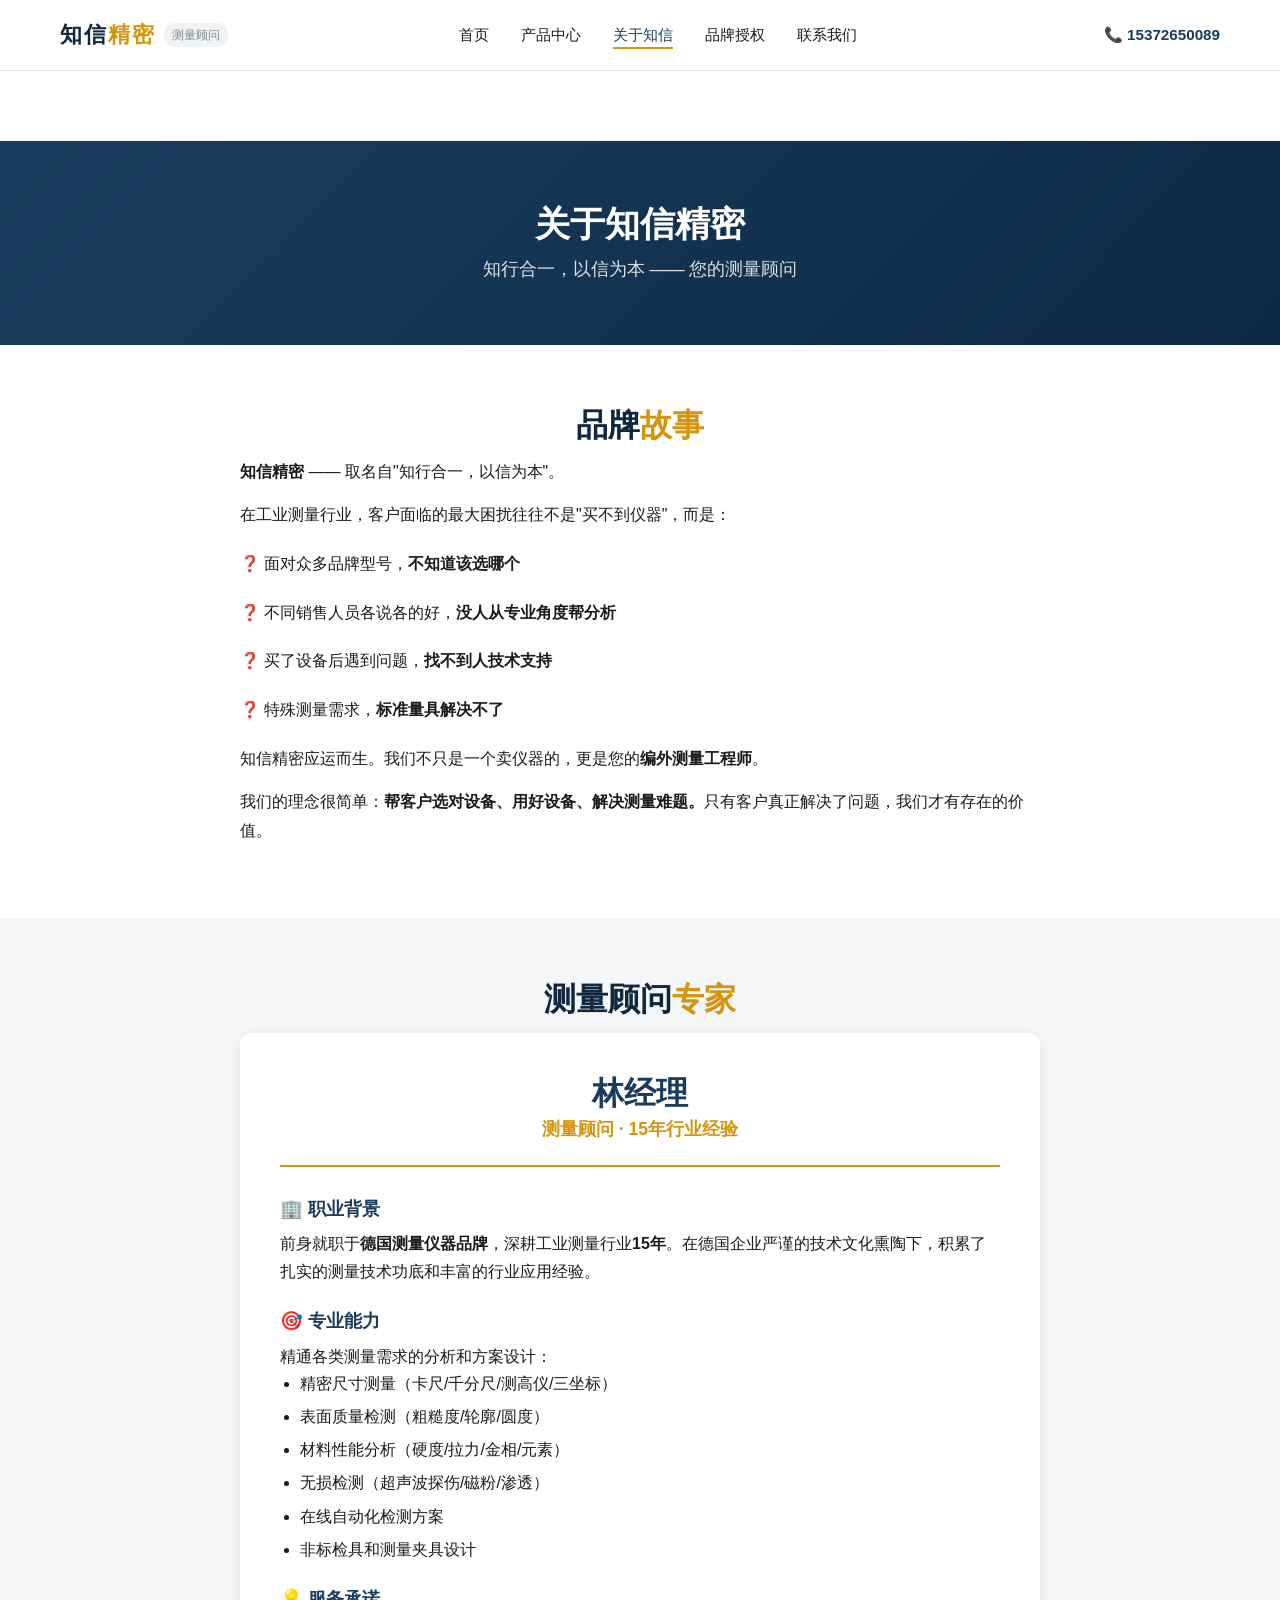
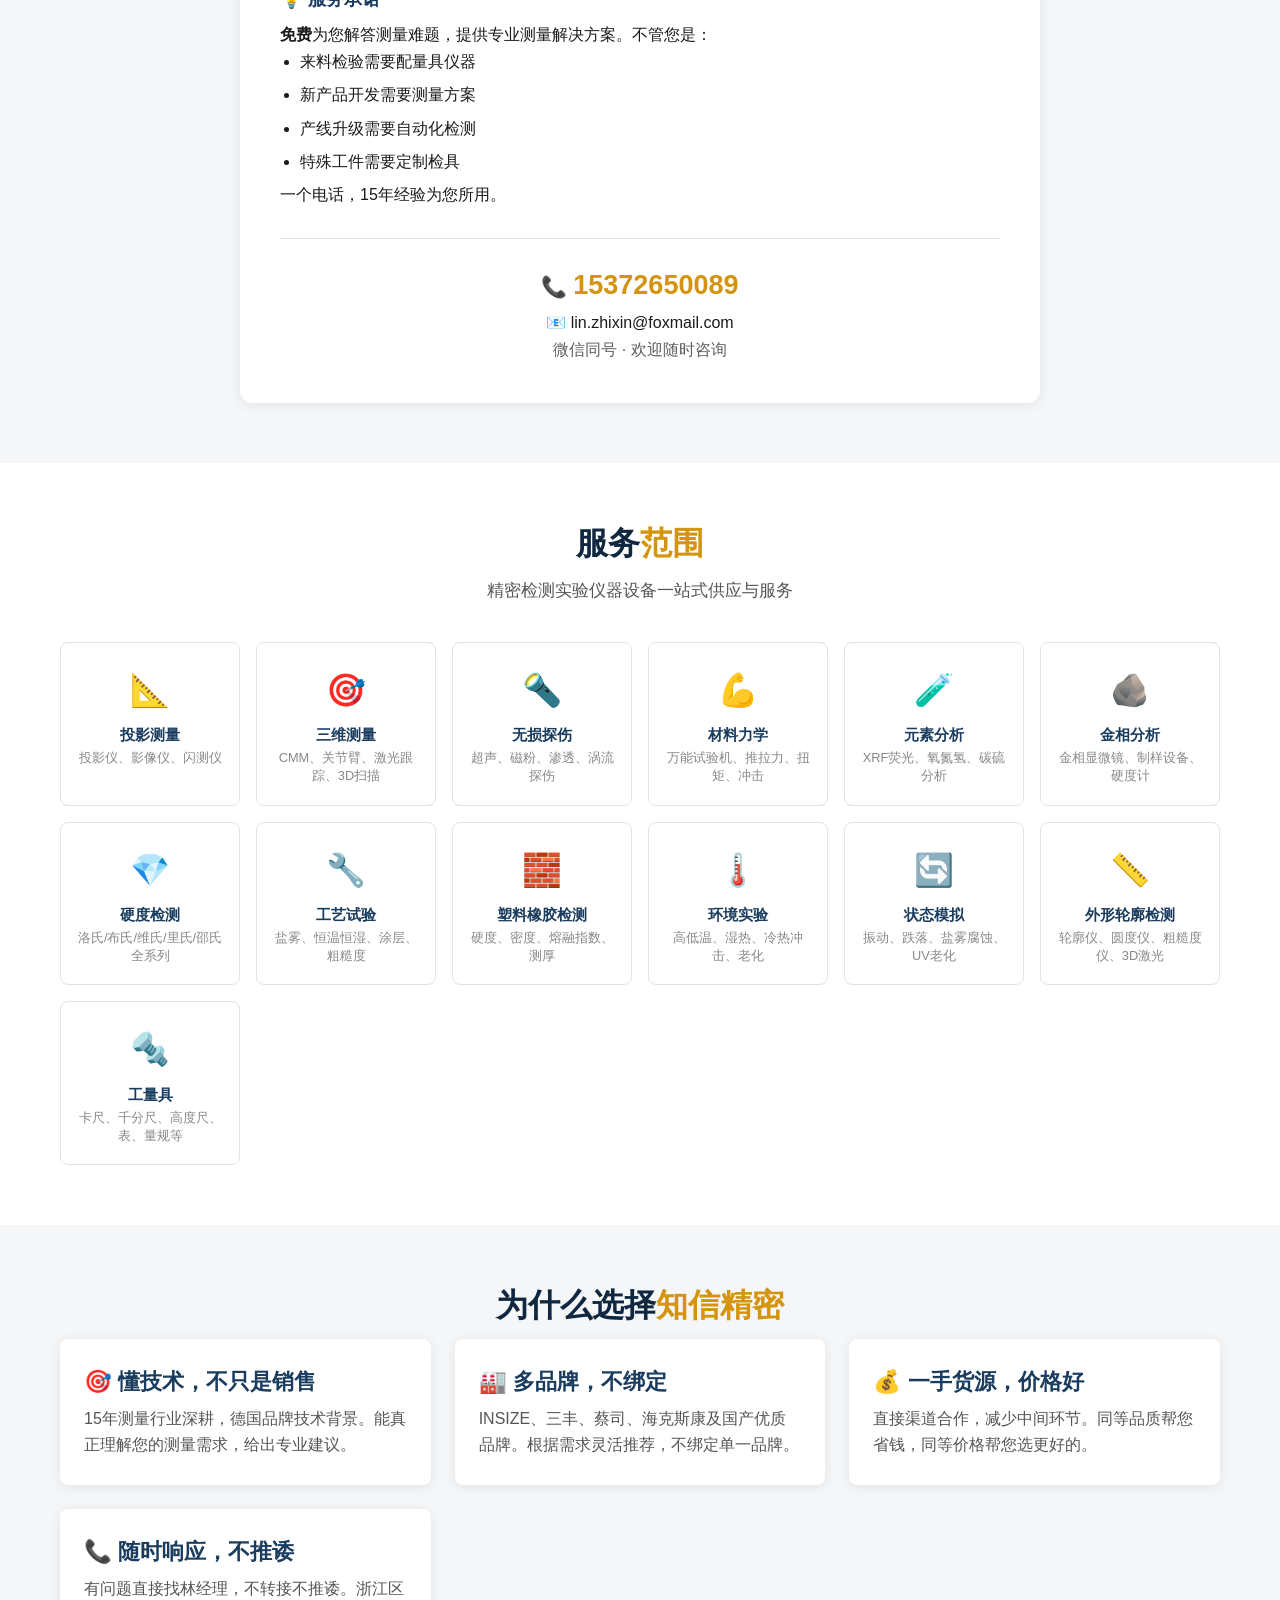
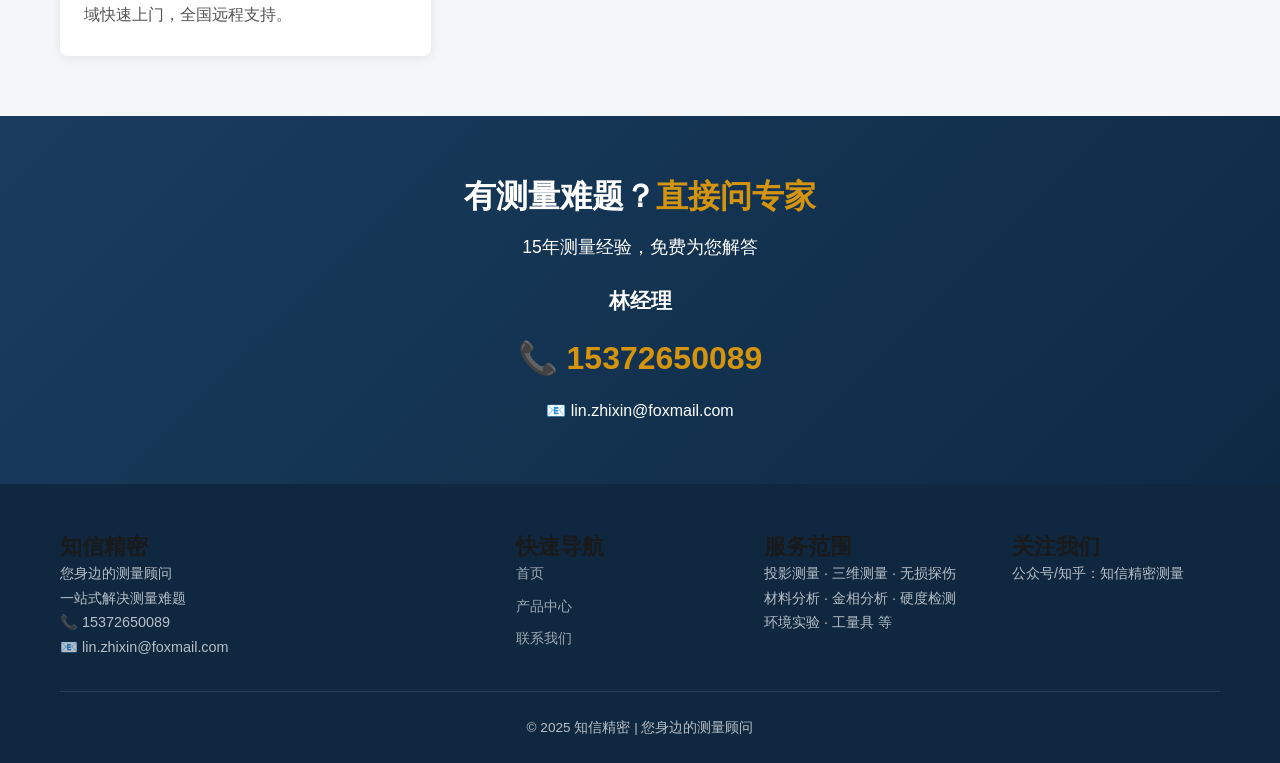
==== commit 6f334782: "新增品牌授权独立页面（英示/思看/德迅/SGS）- 导航栏增加品牌授权入口" ====
--- a/about.html
+++ b/about.html
@@ -77,6 +77,7 @@
         <li><a href="/">首页</a></li>
         <li><a href="products.html">产品中心</a></li>
         <li><a href="about.html" class="active">关于知信</a></li>
+        <li><a href="brand-authorization.html">品牌授权</a></li>
         <li><a href="contact.html">联系我们</a></li>
       </ul>
     </nav>
@@ -188,40 +189,6 @@
   </div>
 </section>
 
-<!-- ============ BRAND CERTIFICATES ============ -->
-<section class="section section-light">
-  <div class="container">
-    <h2 class="section-title">品牌<span class="text-accent">授权证书</span></h2>
-    <p class="section-desc">正规授权 · 品质保障 · 售后无忧</p>
-    <div class="cert-grid">
-      <a href="images/certificates/SGS认证.pdf" target="_blank" class="cert-card">
-        <div class="cert-icon">🏅</div>
-        <h3>SGS 认证证书</h3>
-        <p>国际权威检测认证机构认证，<br>品质管理体系符合国际标准</p>
-        <span class="cert-download">📥 查看证书</span>
-      </a>
-      <a href="images/certificates/授权证书1.pdf" target="_blank" class="cert-card">
-        <div class="cert-icon">📜</div>
-        <h3>品牌授权证书（一）</h3>
-        <p>正规渠道授权经销商，<br>保证原厂正品、原厂售后</p>
-        <span class="cert-download">📥 查看证书</span>
-      </a>
-      <a href="images/certificates/授权证书2.pdf" target="_blank" class="cert-card">
-        <div class="cert-icon">📜</div>
-        <h3>品牌授权证书（二）</h3>
-        <p>正规渠道授权经销商，<br>保证原厂正品、原厂售后</p>
-        <span class="cert-download">📥 查看证书</span>
-      </a>
-      <a href="images/certificates/授权证书3.pdf" target="_blank" class="cert-card">
-        <div class="cert-icon">✅</div>
-        <h3>品牌授权证书（三）</h3>
-        <p>正规渠道授权经销商，<br>保证原厂正品、原厂售后</p>
-        <span class="cert-download">📥 查看证书</span>
-      </a>
-    </div>
-  </div>
-</section>
-
 <!-- ============ WHY ZHIXIN ============ -->
 <section class="section section-light">
   <div class="container">
